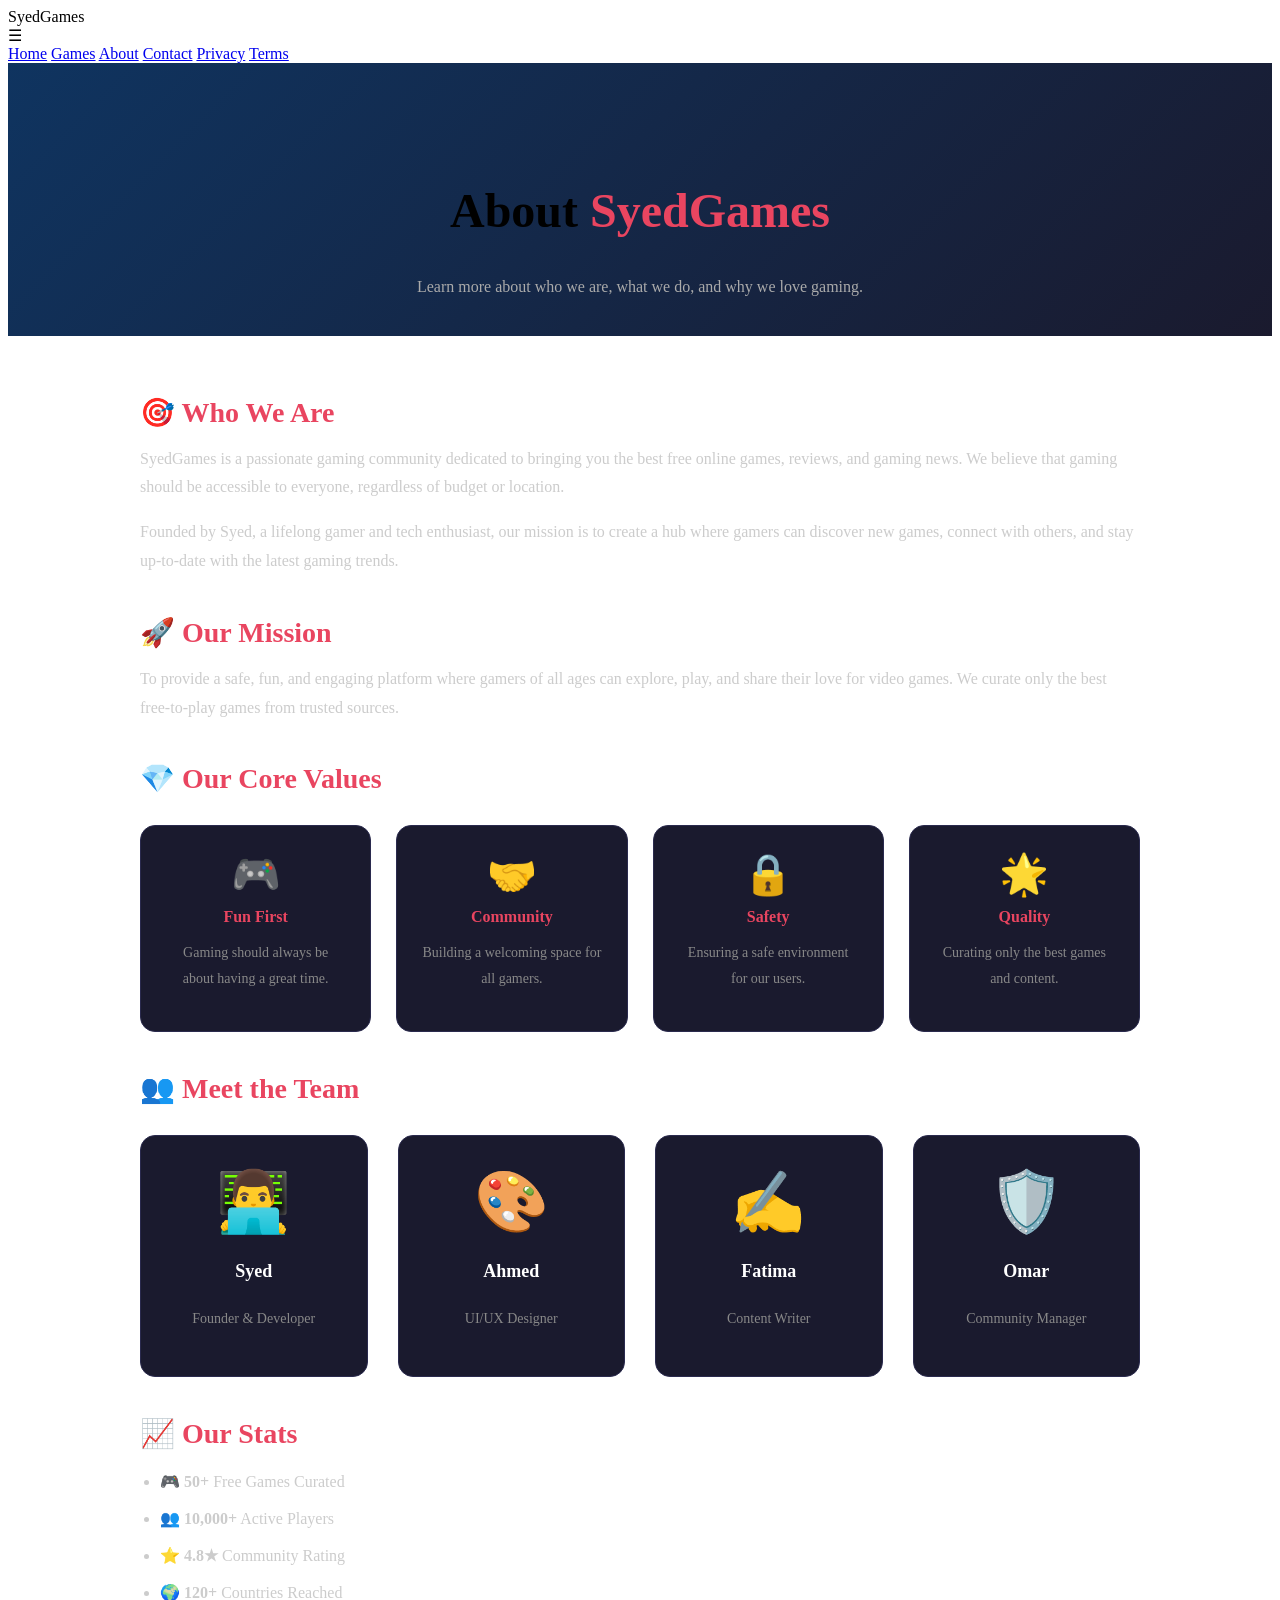
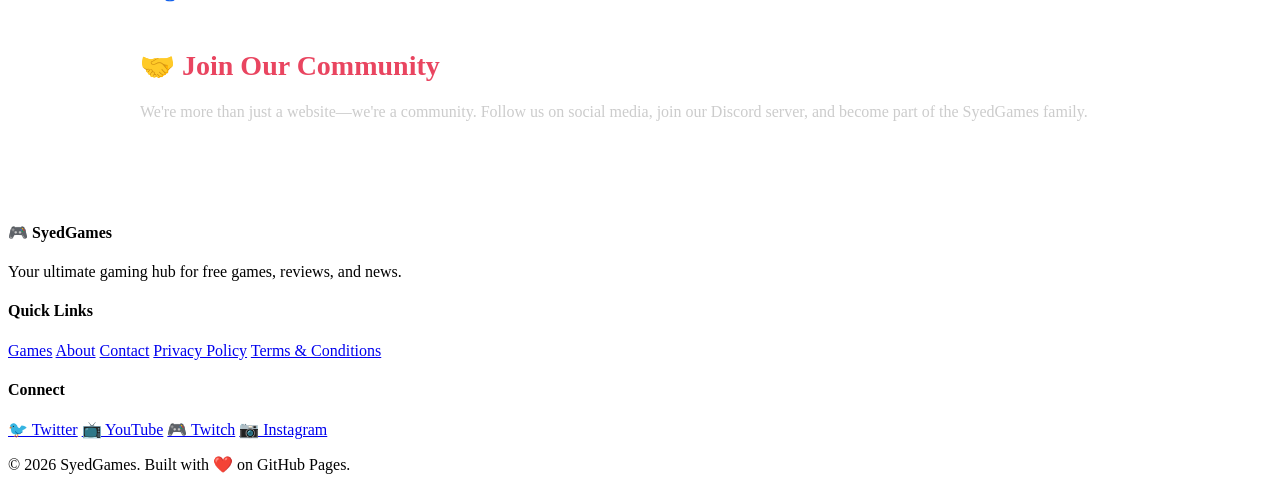
==== about.html @ daa2b874 "Add about.html with content and styling" ====
<!DOCTYPE html>
<html lang="en">
<head>
    <meta charset="UTF-8">
    <meta name="viewport" content="width=device-width, initial-scale=1.0">
    <title>About Us - SyedGames</title>
    <link rel="stylesheet" href="style.css">
    <style>
        .about-hero {
            text-align: center;
            padding: 80px 20px 40px;
            background: linear-gradient(135deg, #0f3460, #1a1a2e);
        }
        .about-hero h1 {
            font-size: 48px;
        }
        .about-hero h1 span {
            color: #e94560;
        }
        .about-hero p {
            color: #aaa;
            max-width: 600px;
            margin: 10px auto 0;
        }
        .about-content {
            max-width: 1000px;
            margin: 0 auto;
            padding: 60px 40px;
        }
        .about-content h2 {
            color: #e94560;
            margin: 40px 0 15px;
            font-size: 28px;
        }
        .about-content h2:first-child {
            margin-top: 0;
        }
        .about-content p {
            color: #ccc;
            line-height: 1.8;
            margin-bottom: 15px;
            font-size: 16px;
        }
        .about-content ul {
            color: #ccc;
            padding-left: 20px;
            line-height: 2;
        }
        .about-content ul li {
            margin-bottom: 5px;
        }
        .team-grid {
            display: grid;
            grid-template-columns: repeat(auto-fit, minmax(200px, 1fr));
            gap: 30px;
            margin-top: 30px;
        }
        .team-member {
            text-align: center;
            background: #1a1a2e;
            padding: 30px 20px;
            border-radius: 15px;
            border: 1px solid #2a2a4e;
            transition: transform 0.3s;
        }
        .team-member:hover {
            transform: translateY(-5px);
            border-color: #e94560;
        }
        .team-member .avatar {
            font-size: 60px;
            margin-bottom: 10px;
        }
        .team-member h4 {
            color: #fff;
            font-size: 18px;
        }
        .team-member p {
            color: #888;
            font-size: 14px;
        }
        .values-grid {
            display: grid;
            grid-template-columns: repeat(auto-fit, minmax(220px, 1fr));
            gap: 25px;
            margin: 30px 0;
        }
        .value-item {
            background: #1a1a2e;
            padding: 25px;
            border-radius: 15px;
            text-align: center;
            border: 1px solid #2a2a4e;
        }
        .value-item .icon {
            font-size: 40px;
        }
        .value-item h4 {
            color: #e94560;
            margin: 10px 0;
        }
        .value-item p {
            color: #888;
            font-size: 14px;
        }
    </style>
</head>
<body>

    <header>
        <div class="logo">Syed<span>Games</span></div>
        <div class="menu-toggle" onclick="toggleMenu()">☰</div>
        <nav id="mainNav">
            <a href="index.html">Home</a>
            <a href="games.html">Games</a>
            <a href="about.html" class="active">About</a>
            <a href="contact.html">Contact</a>
            <a href="privacy.html">Privacy</a>
            <a href="terms.html">Terms</a>
        </nav>
    </header>

    <section class="about-hero">
        <h1>About <span>SyedGames</span></h1>
        <p>Learn more about who we are, what we do, and why we love gaming.</p>
    </section>

    <div class="about-content">
        <h2>🎯 Who We Are</h2>
        <p>SyedGames is a passionate gaming community dedicated to bringing you the best free online games, reviews, and gaming news. We believe that gaming should be accessible to everyone, regardless of budget or location.</p>
        <p>Founded by Syed, a lifelong gamer and tech enthusiast, our mission is to create a hub where gamers can discover new games, connect with others, and stay up-to-date with the latest gaming trends.</p>

        <h2>🚀 Our Mission</h2>
        <p>To provide a safe, fun, and engaging platform where gamers of all ages can explore, play, and share their love for video games. We curate only the best free-to-play games from trusted sources.</p>

        <h2>💎 Our Core Values</h2>
        <div class="values-grid">
            <div class="value-item">
                <div class="icon">🎮</div>
                <h4>Fun First</h4>
                <p>Gaming should always be about having a great time.</p>
            </div>
            <div class="value-item">
                <div class="icon">🤝</div>
                <h4>Community</h4>
                <p>Building a welcoming space for all gamers.</p>
            </div>
            <div class="value-item">
                <div class="icon">🔒</div>
                <h4>Safety</h4>
                <p>Ensuring a safe environment for our users.</p>
            </div>
            <div class="value-item">
                <div class="icon">🌟</div>
                <h4>Quality</h4>
                <p>Curating only the best games and content.</p>
            </div>
        </div>

        <h2>👥 Meet the Team</h2>
        <div class="team-grid">
            <div class="team-member">
                <div class="avatar">👨‍💻</div>
                <h4>Syed</h4>
                <p>Founder & Developer</p>
            </div>
            <div class="team-member">
                <div class="avatar">🎨</div>
                <h4>Ahmed</h4>
                <p>UI/UX Designer</p>
            </div>
            <div class="team-member">
                <div class="avatar">✍️</div>
                <h4>Fatima</h4>
                <p>Content Writer</p>
            </div>
            <div class="team-member">
                <div class="avatar">🛡️</div>
                <h4>Omar</h4>
                <p>Community Manager</p>
            </div>
        </div>

        <h2>📈 Our Stats</h2>
        <ul>
            <li>🎮 <strong>50+</strong> Free Games Curated</li>
            <li>👥 <strong>10,000+</strong> Active Players</li>
            <li>⭐ <strong>4.8★</strong> Community Rating</li>
            <li>🌍 <strong>120+</strong> Countries Reached</li>
        </ul>

        <h2>🤝 Join Our Community</h2>
        <p>We're more than just a website—we're a community. Follow us on social media, join our Discord server, and become part of the SyedGames family.</p>
    </div>

    <footer>
        <div class="footer-content">
            <div>
                <h4>🎮 SyedGames</h4>
                <p>Your ultimate gaming hub for free games, reviews, and news.</p>
            </div>
            <div>
                <h4>Quick Links</h4>
                <a href="games.html">Games</a>
                <a href="about.html">About</a>
                <a href="contact.html">Contact</a>
                <a href="privacy.html">Privacy Policy</a>
                <a href="terms.html">Terms & Conditions</a>
            </div>
            <div>
                <h4>Connect</h4>
                <a href="#">🐦 Twitter</a>
                <a href="#">📺 YouTube</a>
                <a href="#">🎮 Twitch</a>
                <a href="#">📷 Instagram</a>
            </div>
        </div>
        <div class="footer-bottom">
            <p>&copy; 2026 SyedGames. Built with ❤️ on GitHub Pages.</p>
        </div>
    </footer>

    <script>
        function toggleMenu() {
            document.getElementById('mainNav').classList.toggle('open');
        }
    </script>
</body>
</html>
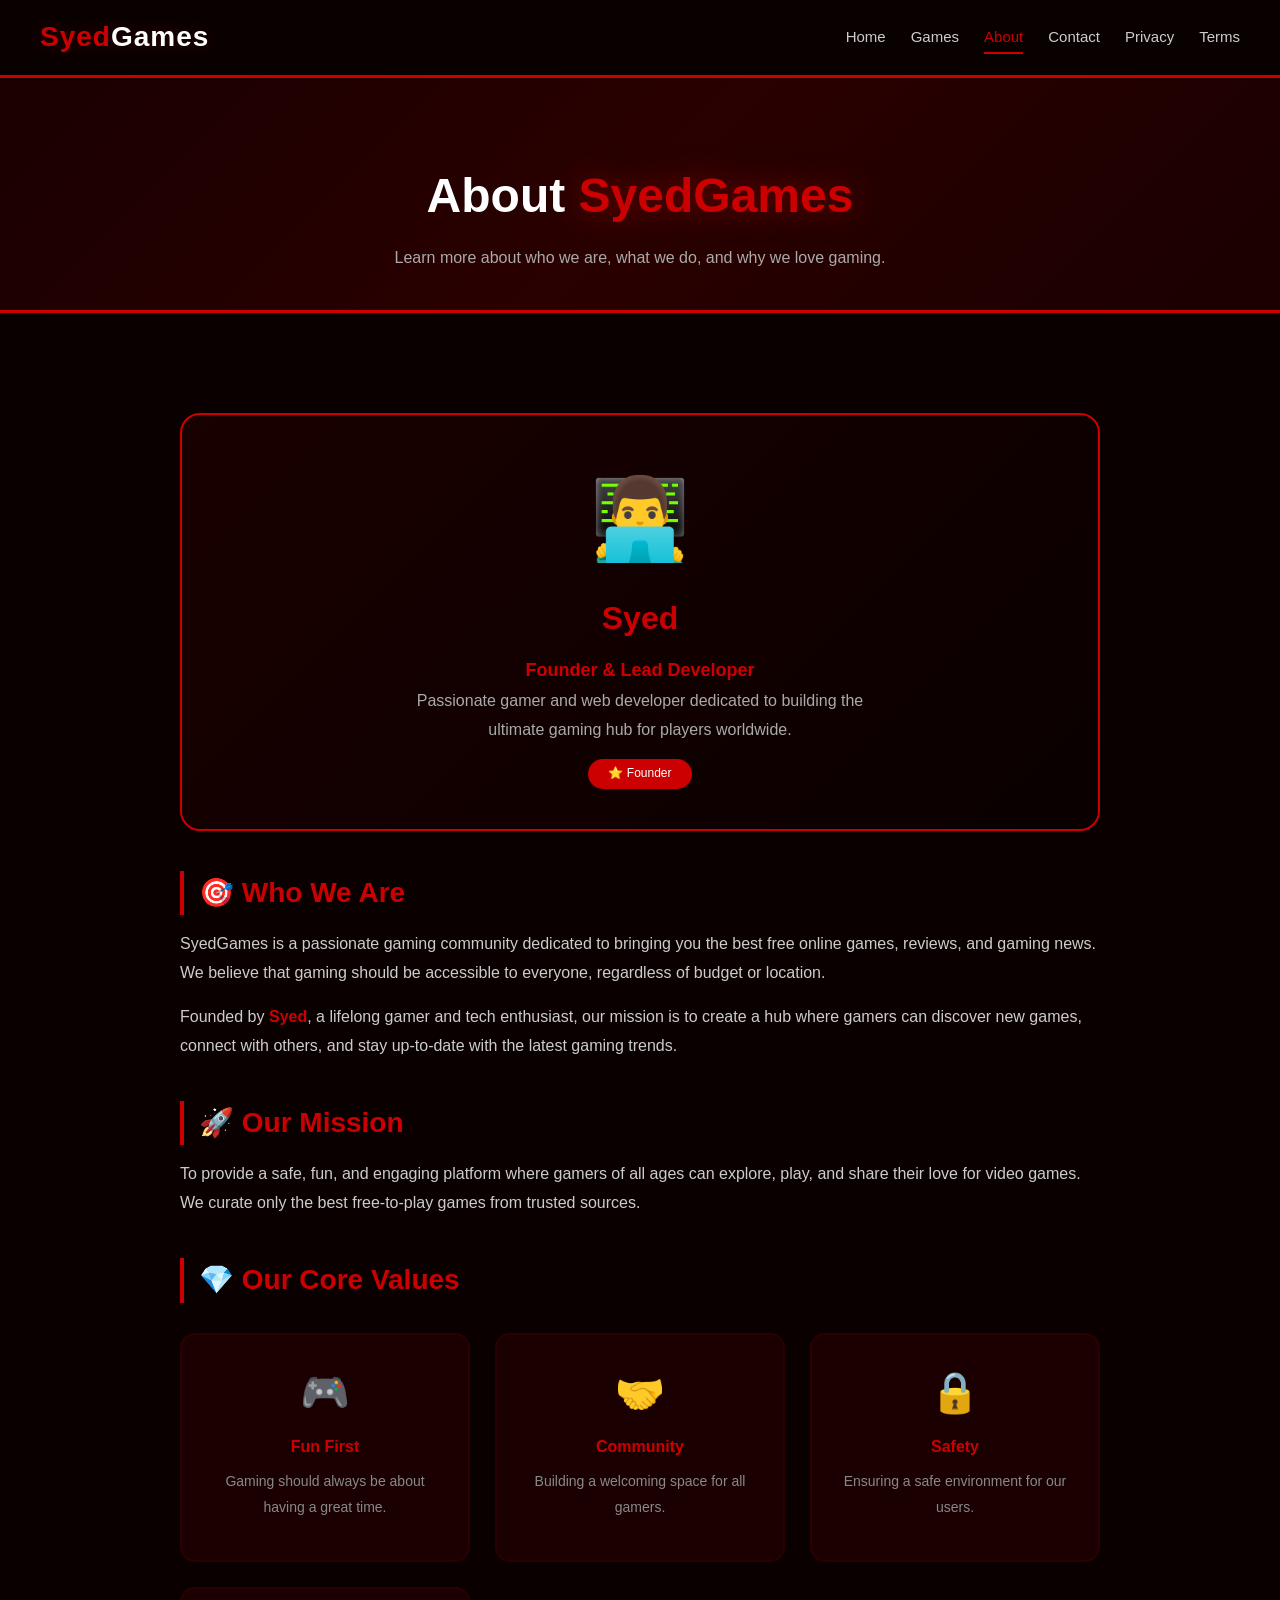
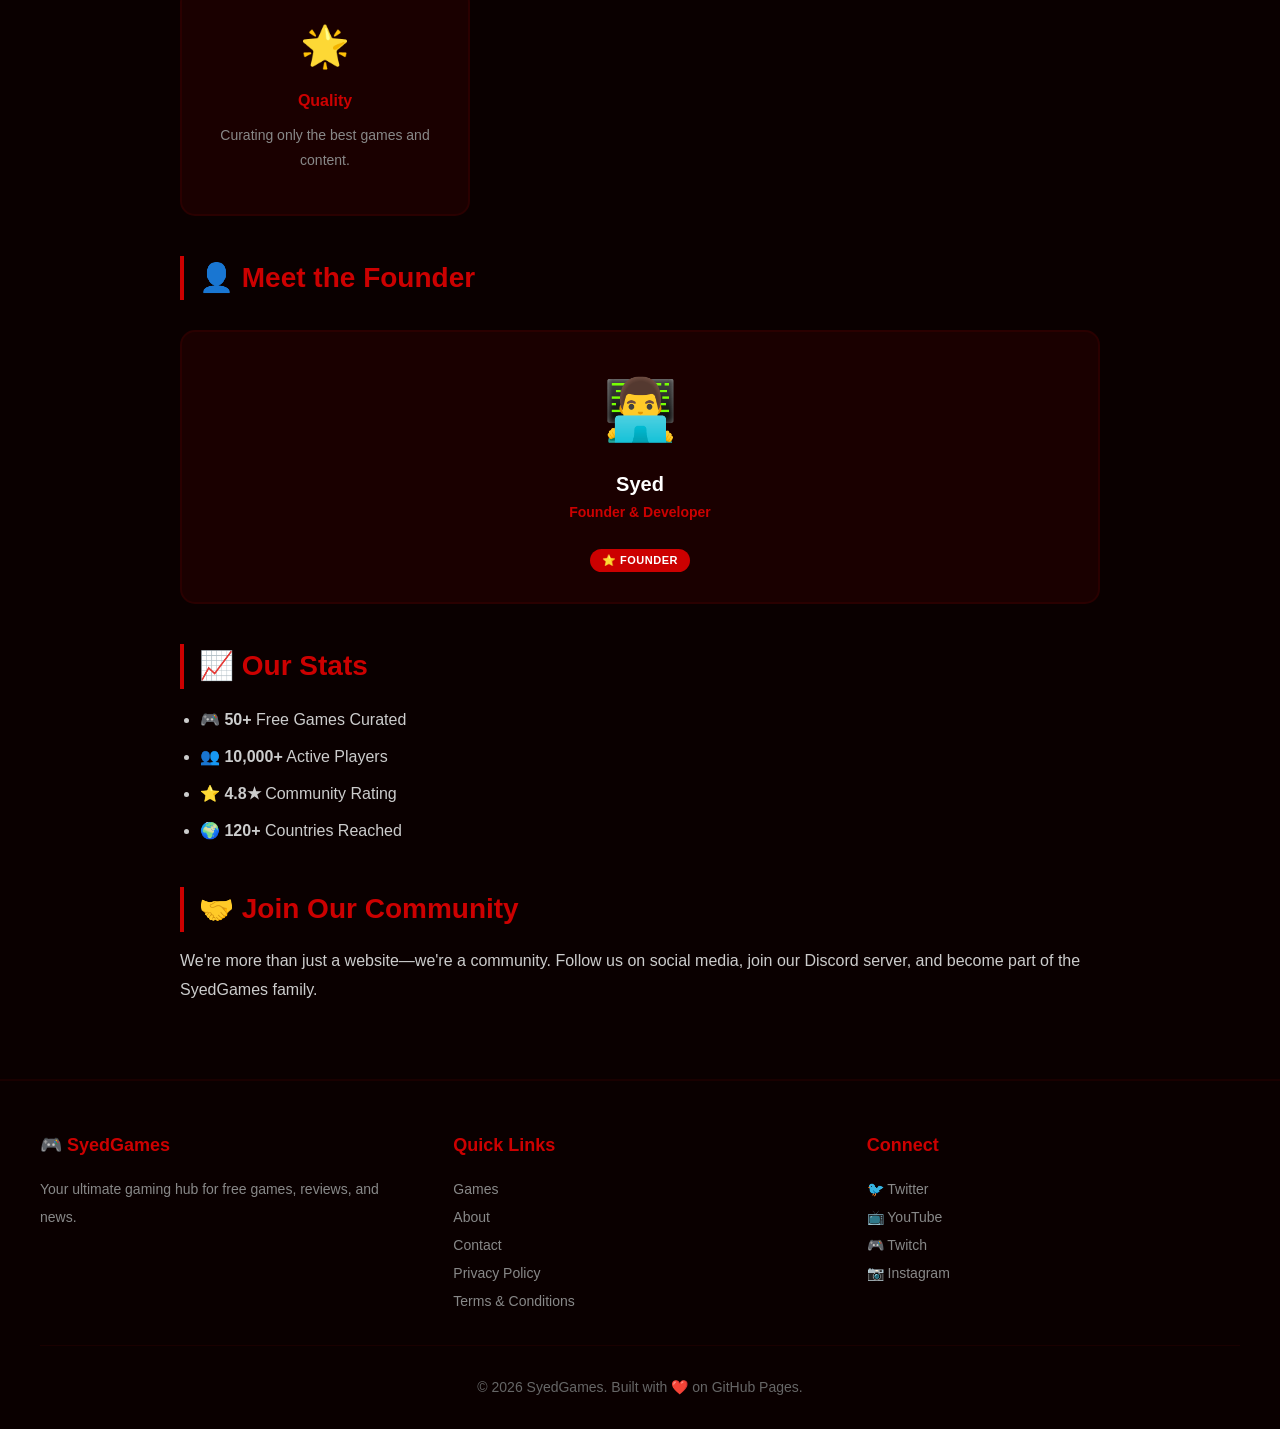
==== commit 8515b6b5: "Revamp about.html with new styles and founder spotlight Updated styles and content in the about page" ====
--- a/about.html
+++ b/about.html
@@ -9,13 +9,15 @@
         .about-hero {
             text-align: center;
             padding: 80px 20px 40px;
-            background: linear-gradient(135deg, #0f3460, #1a1a2e);
+            background: linear-gradient(135deg, #1a0000, #2a0000, #1a0000);
+            border-bottom: 3px solid #cc0000;
         }
         .about-hero h1 {
             font-size: 48px;
         }
         .about-hero h1 span {
-            color: #e94560;
+            color: #cc0000;
+            text-shadow: 0 0 30px rgba(204, 0, 0, 0.5);
         }
         .about-hero p {
             color: #aaa;
@@ -28,9 +30,11 @@
             padding: 60px 40px;
         }
         .about-content h2 {
-            color: #e94560;
+            color: #cc0000;
             margin: 40px 0 15px;
             font-size: 28px;
+            border-left: 4px solid #cc0000;
+            padding-left: 15px;
         }
         .about-content h2:first-child {
             margin-top: 0;
@@ -57,15 +61,16 @@
         }
         .team-member {
             text-align: center;
-            background: #1a1a2e;
+            background: #1a0000;
             padding: 30px 20px;
             border-radius: 15px;
-            border: 1px solid #2a2a4e;
-            transition: transform 0.3s;
+            border: 2px solid #2a0000;
+            transition: all 0.4s ease;
         }
         .team-member:hover {
-            transform: translateY(-5px);
-            border-color: #e94560;
+            transform: translateY(-8px);
+            border-color: #cc0000;
+            box-shadow: 0 10px 40px rgba(204, 0, 0, 0.2);
         }
         .team-member .avatar {
             font-size: 60px;
@@ -73,11 +78,24 @@
         }
         .team-member h4 {
             color: #fff;
-            font-size: 18px;
+            font-size: 20px;
         }
         .team-member p {
-            color: #888;
+            color: #cc0000;
             font-size: 14px;
+            font-weight: 600;
+        }
+        .team-member .badge-founder {
+            display: inline-block;
+            background: #cc0000;
+            color: #fff;
+            font-size: 11px;
+            padding: 3px 12px;
+            border-radius: 20px;
+            margin-top: 8px;
+            font-weight: 600;
+            text-transform: uppercase;
+            letter-spacing: 0.5px;
         }
         .values-grid {
             display: grid;
@@ -86,22 +104,63 @@
             margin: 30px 0;
         }
         .value-item {
-            background: #1a1a2e;
+            background: #1a0000;
             padding: 25px;
             border-radius: 15px;
             text-align: center;
-            border: 1px solid #2a2a4e;
+            border: 2px solid #2a0000;
+            transition: border-color 0.3s;
+        }
+        .value-item:hover {
+            border-color: #cc0000;
         }
         .value-item .icon {
             font-size: 40px;
         }
         .value-item h4 {
-            color: #e94560;
+            color: #cc0000;
             margin: 10px 0;
         }
         .value-item p {
             color: #888;
             font-size: 14px;
+        }
+        .founder-section {
+            background: linear-gradient(135deg, #1a0000, #0a0000);
+            border: 2px solid #cc0000;
+            border-radius: 20px;
+            padding: 40px;
+            margin: 40px 0;
+            text-align: center;
+        }
+        .founder-section .avatar {
+            font-size: 80px;
+        }
+        .founder-section h3 {
+            color: #cc0000;
+            font-size: 32px;
+            margin: 10px 0;
+        }
+        .founder-section p {
+            color: #aaa;
+            max-width: 500px;
+            margin: 0 auto;
+        }
+        .founder-section .title {
+            color: #cc0000;
+            font-weight: 600;
+            font-size: 18px;
+        }
+        @media (max-width: 768px) {
+            .about-content {
+                padding: 30px 20px;
+            }
+            .founder-section {
+                padding: 25px;
+            }
+            .founder-section h3 {
+                font-size: 24px;
+            }
         }
     </style>
 </head>
@@ -126,9 +185,19 @@
     </section>
 
     <div class="about-content">
+
+        <!-- Founder Spotlight -->
+        <div class="founder-section">
+            <div class="avatar">👨‍💻</div>
+            <h3>Syed</h3>
+            <p class="title">Founder & Lead Developer</p>
+            <p>Passionate gamer and web developer dedicated to building the ultimate gaming hub for players worldwide.</p>
+            <span class="badge-founder" style="display:inline-block; background:#cc0000; color:#fff; font-size:12px; padding:5px 20px; border-radius:20px; margin-top:15px;">⭐ Founder</span>
+        </div>
+
         <h2>🎯 Who We Are</h2>
         <p>SyedGames is a passionate gaming community dedicated to bringing you the best free online games, reviews, and gaming news. We believe that gaming should be accessible to everyone, regardless of budget or location.</p>
-        <p>Founded by Syed, a lifelong gamer and tech enthusiast, our mission is to create a hub where gamers can discover new games, connect with others, and stay up-to-date with the latest gaming trends.</p>
+        <p>Founded by <strong style="color:#cc0000;">Syed</strong>, a lifelong gamer and tech enthusiast, our mission is to create a hub where gamers can discover new games, connect with others, and stay up-to-date with the latest gaming trends.</p>
 
         <h2>🚀 Our Mission</h2>
         <p>To provide a safe, fun, and engaging platform where gamers of all ages can explore, play, and share their love for video games. We curate only the best free-to-play games from trusted sources.</p>
@@ -157,27 +226,13 @@
             </div>
         </div>
 
-        <h2>👥 Meet the Team</h2>
+        <h2>👤 Meet the Founder</h2>
         <div class="team-grid">
             <div class="team-member">
                 <div class="avatar">👨‍💻</div>
                 <h4>Syed</h4>
                 <p>Founder & Developer</p>
-            </div>
-            <div class="team-member">
-                <div class="avatar">🎨</div>
-                <h4>Ahmed</h4>
-                <p>UI/UX Designer</p>
-            </div>
-            <div class="team-member">
-                <div class="avatar">✍️</div>
-                <h4>Fatima</h4>
-                <p>Content Writer</p>
-            </div>
-            <div class="team-member">
-                <div class="avatar">🛡️</div>
-                <h4>Omar</h4>
-                <p>Community Manager</p>
+                <span class="badge-founder">⭐ Founder</span>
             </div>
         </div>
 
--- a/style.css
+++ b/style.css
@@ -0,0 +1,456 @@
+/* ===== RESET ===== */
+* {
+    margin: 0;
+    padding: 0;
+    box-sizing: border-box;
+}
+html {
+    scroll-behavior: smooth;
+}
+body {
+    font-family: 'Segoe UI', Tahoma, Geneva, Verdana, sans-serif;
+    background: #0a0000;
+    color: #fff;
+    line-height: 1.6;
+}
+a {
+    text-decoration: none;
+    color: inherit;
+}
+
+/* ===== SCROLLBAR ===== */
+::-webkit-scrollbar {
+    width: 10px;
+}
+::-webkit-scrollbar-track {
+    background: #1a0000;
+}
+::-webkit-scrollbar-thumb {
+    background: #cc0000;
+    border-radius: 10px;
+}
+::-webkit-scrollbar-thumb:hover {
+    background: #990000;
+}
+
+/* ===== HEADER ===== */
+header {
+    background: rgba(10, 0, 0, 0.95);
+    padding: 15px 40px;
+    display: flex;
+    justify-content: space-between;
+    align-items: center;
+    border-bottom: 3px solid #cc0000;
+    position: sticky;
+    top: 0;
+    z-index: 1000;
+    backdrop-filter: blur(10px);
+}
+.logo {
+    font-size: 28px;
+    font-weight: bold;
+    color: #cc0000;
+    letter-spacing: 1px;
+    text-shadow: 0 0 20px rgba(204, 0, 0, 0.3);
+}
+.logo span {
+    color: #fff;
+}
+.logo:hover {
+    transform: scale(1.02);
+    transition: 0.3s;
+}
+nav {
+    display: flex;
+    align-items: center;
+    gap: 25px;
+    flex-wrap: wrap;
+}
+nav a {
+    color: #ccc;
+    font-size: 15px;
+    font-weight: 500;
+    transition: color 0.3s;
+    position: relative;
+}
+nav a::after {
+    content: '';
+    position: absolute;
+    bottom: -5px;
+    left: 0;
+    width: 0;
+    height: 2px;
+    background: #cc0000;
+    transition: width 0.3s;
+}
+nav a:hover {
+    color: #fff;
+}
+nav a:hover::after {
+    width: 100%;
+}
+nav a.active {
+    color: #cc0000;
+}
+nav a.active::after {
+    width: 100%;
+}
+.menu-toggle {
+    display: none;
+    font-size: 28px;
+    color: #fff;
+    cursor: pointer;
+}
+
+/* ===== HERO ===== */
+.hero {
+    text-align: center;
+    padding: 120px 20px 80px;
+    background: linear-gradient(135deg, #1a0000, #0a0000, #1a0000);
+    position: relative;
+    overflow: hidden;
+}
+.hero::before {
+    content: '';
+    position: absolute;
+    top: -50%;
+    left: -50%;
+    width: 200%;
+    height: 200%;
+    background: radial-gradient(circle, rgba(204, 0, 0, 0.08) 0%, transparent 70%);
+    animation: rotate 30s linear infinite;
+}
+@keyframes rotate {
+    0% { transform: rotate(0deg); }
+    100% { transform: rotate(360deg); }
+}
+.hero h1 {
+    font-size: 60px;
+    margin-bottom: 20px;
+    position: relative;
+    z-index: 1;
+}
+.hero h1 span {
+    color: #cc0000;
+    text-shadow: 0 0 40px rgba(204, 0, 0, 0.4);
+}
+.hero p {
+    font-size: 20px;
+    color: #aaa;
+    max-width: 600px;
+    margin: 0 auto 35px;
+    position: relative;
+    z-index: 1;
+}
+.hero .btn {
+    background: #cc0000;
+    color: #fff;
+    padding: 16px 50px;
+    border: none;
+    border-radius: 50px;
+    font-size: 18px;
+    font-weight: 600;
+    cursor: pointer;
+    transition: all 0.3s;
+    display: inline-block;
+    position: relative;
+    z-index: 1;
+    box-shadow: 0 0 40px rgba(204, 0, 0, 0.3);
+}
+.hero .btn:hover {
+    background: #990000;
+    transform: translateY(-3px);
+    box-shadow: 0 10px 50px rgba(204, 0, 0, 0.5);
+}
+.hero-stats {
+    display: flex;
+    justify-content: center;
+    gap: 60px;
+    margin-top: 50px;
+    position: relative;
+    z-index: 1;
+}
+.hero-stats div {
+    text-align: center;
+}
+.hero-stats .number {
+    font-size: 36px;
+    font-weight: bold;
+    color: #cc0000;
+}
+.hero-stats .label {
+    font-size: 14px;
+    color: #888;
+}
+
+/* ===== SECTION TITLES ===== */
+.section-title {
+    text-align: center;
+    font-size: 38px;
+    margin: 60px 0 15px;
+    color: #fff;
+}
+.section-title span {
+    color: #cc0000;
+    text-shadow: 0 0 20px rgba(204, 0, 0, 0.3);
+}
+.section-subtitle {
+    text-align: center;
+    color: #888;
+    margin-bottom: 40px;
+    font-size: 17px;
+}
+
+/* ===== SEARCH ===== */
+.search-container {
+    text-align: center;
+    padding: 20px 20px 10px;
+}
+.search-container input {
+    background: #1a0000;
+    border: 2px solid #2a0000;
+    color: #fff;
+    padding: 14px 25px;
+    border-radius: 50px;
+    width: 100%;
+    max-width: 500px;
+    font-size: 16px;
+    transition: border-color 0.3s, box-shadow 0.3s;
+    outline: none;
+}
+.search-container input:focus {
+    border-color: #cc0000;
+    box-shadow: 0 0 30px rgba(204, 0, 0, 0.1);
+}
+.search-container input::placeholder {
+    color: #666;
+}
+
+/* ===== CATEGORIES ===== */
+.categories {
+    display: flex;
+    justify-content: center;
+    gap: 15px;
+    flex-wrap: wrap;
+    padding: 0 20px 40px;
+}
+.category-btn {
+    background: #1a0000;
+    color: #aaa;
+    padding: 10px 25px;
+    border: 2px solid #2a0000;
+    border-radius: 30px;
+    cursor: pointer;
+    font-size: 14px;
+    font-weight: 500;
+    transition: all 0.3s;
+    font-family: inherit;
+}
+.category-btn:hover,
+.category-btn.active {
+    background: #cc0000;
+    color: #fff;
+    border-color: #cc0000;
+    transform: translateY(-2px);
+    box-shadow: 0 8px 25px rgba(204, 0, 0, 0.3);
+}
+
+/* ===== GAME CARDS ===== */
+.games-grid {
+    display: grid;
+    grid-template-columns: repeat(auto-fit, minmax(280px, 1fr));
+    gap: 30px;
+    padding: 20px 40px 60px;
+    max-width: 1300px;
+    margin: 0 auto;
+}
+.game-card {
+    background: linear-gradient(145deg, #1a0000, #0a0000);
+    border-radius: 20px;
+    padding: 30px 25px;
+    text-align: center;
+    transition: all 0.4s ease;
+    border: 2px solid #2a0000;
+    cursor: pointer;
+    position: relative;
+    overflow: hidden;
+}
+.game-card::before {
+    content: '';
+    position: absolute;
+    top: -50%;
+    left: -50%;
+    width: 200%;
+    height: 200%;
+    background: radial-gradient(circle, rgba(204, 0, 0, 0.05) 0%, transparent 70%);
+    opacity: 0;
+    transition: opacity 0.4s;
+}
+.game-card:hover::before {
+    opacity: 1;
+}
+.game-card:hover {
+    transform: translateY(-12px) scale(1.01);
+    border-color: #cc0000;
+    box-shadow: 0 20px 60px rgba(204, 0, 0, 0.2);
+}
+.game-card .icon {
+    font-size: 60px;
+    margin-bottom: 15px;
+    display: block;
+}
+.game-card h3 {
+    color: #fff;
+    margin-bottom: 8px;
+    font-size: 22px;
+}
+.game-card p {
+    color: #999;
+    font-size: 14px;
+    line-height: 1.6;
+}
+.game-card .badge {
+    display: inline-block;
+    background: #cc0000;
+    color: #fff;
+    font-size: 11px;
+    padding: 4px 14px;
+    border-radius: 20px;
+    font-weight: 600;
+    margin: 10px 0 15px;
+    text-transform: uppercase;
+    letter-spacing: 0.5px;
+}
+.game-card .badge.green {
+    background: #00cc66;
+}
+.game-card .badge.orange {
+    background: #cc8800;
+}
+.game-card .btn-play {
+    background: #cc0000;
+    color: #fff;
+    padding: 12px 35px;
+    border: none;
+    border-radius: 30px;
+    cursor: pointer;
+    font-size: 15px;
+    font-weight: 600;
+    transition: all 0.3s;
+    margin-top: 5px;
+    font-family: inherit;
+}
+.game-card .btn-play:hover {
+    background: #990000;
+    transform: scale(1.05);
+    box-shadow: 0 8px 25px rgba(204, 0, 0, 0.4);
+}
+.game-card .btn-play:active {
+    transform: scale(0.95);
+}
+
+/* ===== FOOTER ===== */
+footer {
+    background: #0a0000;
+    border-top: 2px solid #1a0000;
+    padding: 50px 40px 30px;
+}
+.footer-content {
+    max-width: 1300px;
+    margin: 0 auto;
+    display: grid;
+    grid-template-columns: repeat(auto-fit, minmax(200px, 1fr));
+    gap: 40px;
+}
+.footer-content h4 {
+    color: #cc0000;
+    font-size: 18px;
+    margin-bottom: 15px;
+}
+.footer-content p,
+.footer-content a {
+    color: #888;
+    font-size: 14px;
+    line-height: 2;
+    display: block;
+}
+.footer-content a:hover {
+    color: #cc0000;
+}
+.footer-bottom {
+    text-align: center;
+    padding-top: 30px;
+    margin-top: 30px;
+    border-top: 1px solid #1a0000;
+    color: #666;
+    font-size: 14px;
+}
+.footer-bottom a {
+    color: #cc0000;
+}
+.footer-bottom a:hover {
+    text-decoration: underline;
+}
+
+/* ===== RESPONSIVE ===== */
+@media (max-width: 768px) {
+    header {
+        padding: 12px 20px;
+        flex-wrap: wrap;
+    }
+    .menu-toggle {
+        display: block;
+    }
+    nav {
+        display: none;
+        width: 100%;
+        flex-direction: column;
+        gap: 12px;
+        padding: 15px 0;
+        border-top: 1px solid #1a0000;
+        margin-top: 10px;
+    }
+    nav.open {
+        display: flex;
+    }
+    nav a {
+        font-size: 16px;
+    }
+    .hero {
+        padding: 80px 20px 50px;
+    }
+    .hero h1 {
+        font-size: 34px;
+    }
+    .hero p {
+        font-size: 16px;
+    }
+    .hero-stats {
+        gap: 30px;
+        flex-wrap: wrap;
+    }
+    .hero-stats .number {
+        font-size: 28px;
+    }
+    .games-grid {
+        padding: 10px 15px 40px;
+        grid-template-columns: repeat(auto-fit, minmax(240px, 1fr));
+        gap: 20px;
+    }
+    .section-title {
+        font-size: 28px;
+        margin: 40px 0 10px;
+    }
+    .footer-content {
+        grid-template-columns: 1fr 1fr;
+        gap: 25px;
+    }
+}
+@media (max-width: 480px) {
+    .games-grid {
+        grid-template-columns: 1fr;
+    }
+    .footer-content {
+        grid-template-columns: 1fr;
+    }
+}
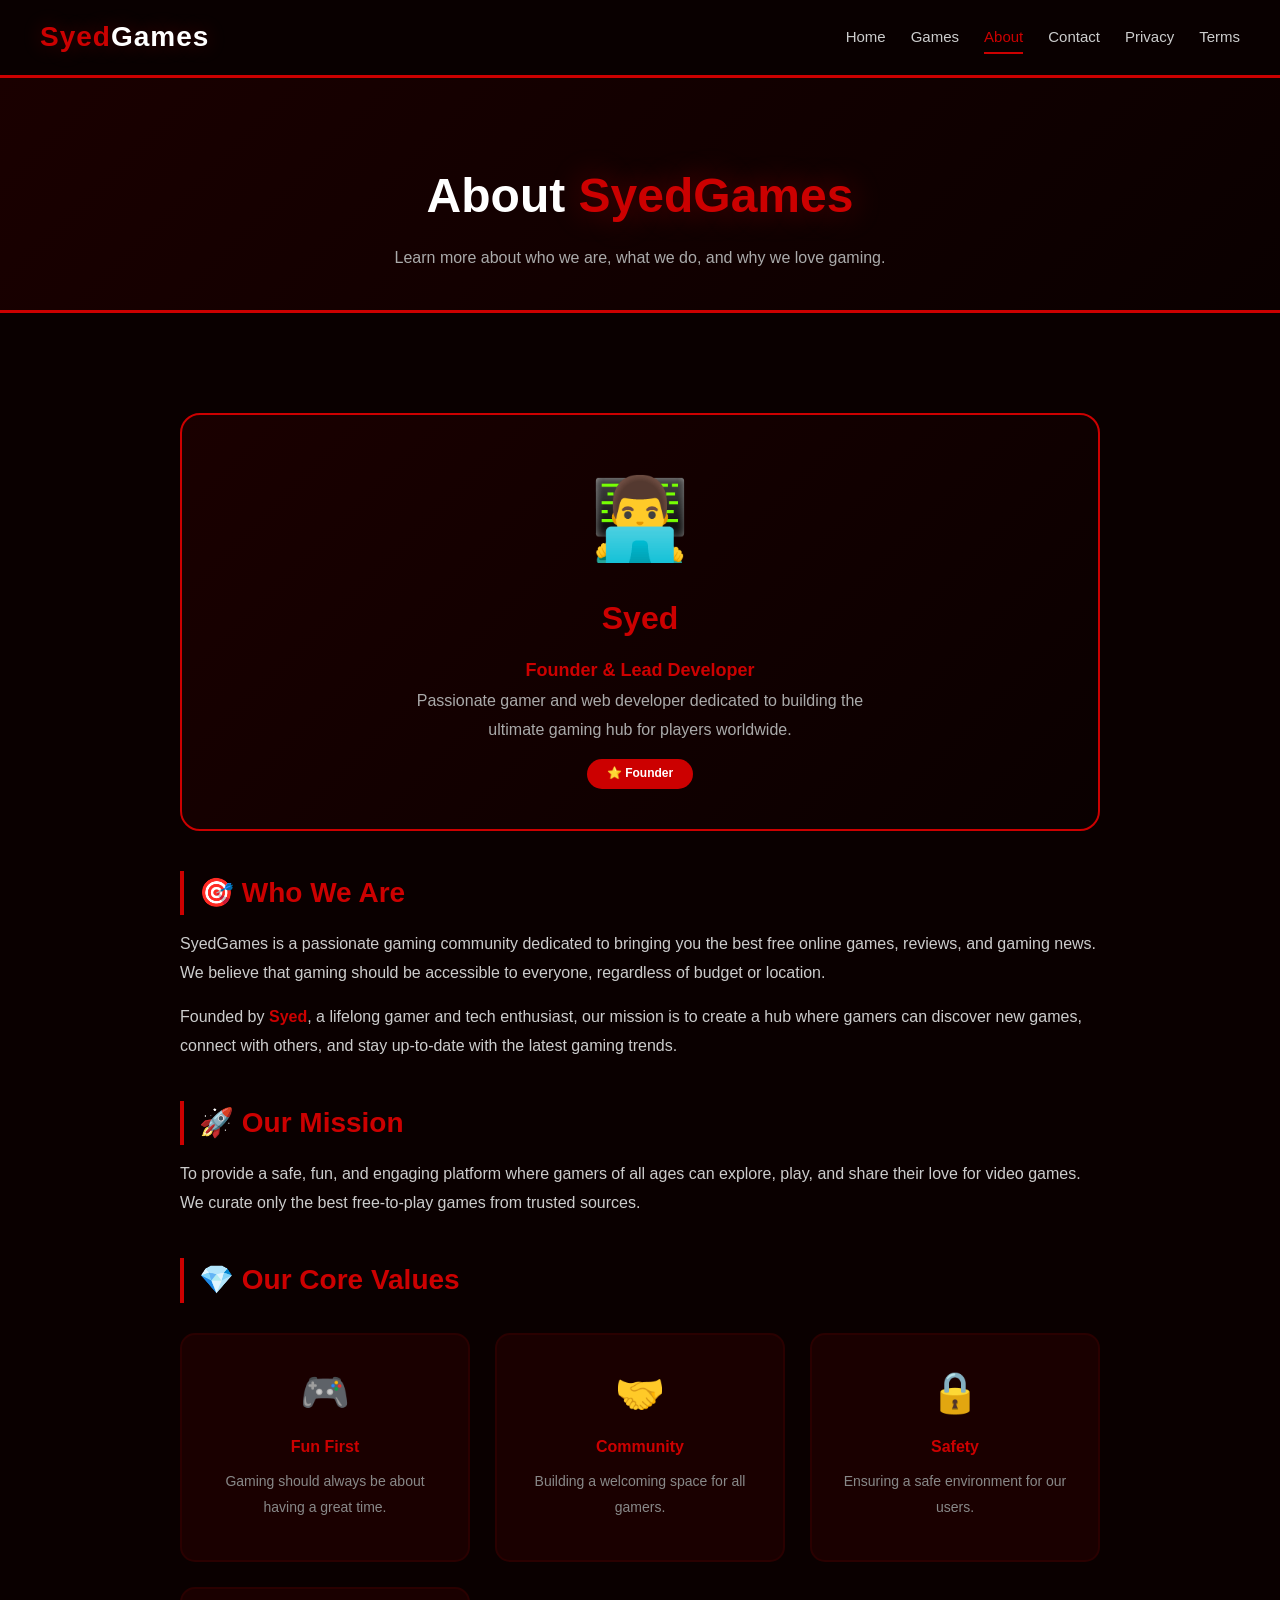
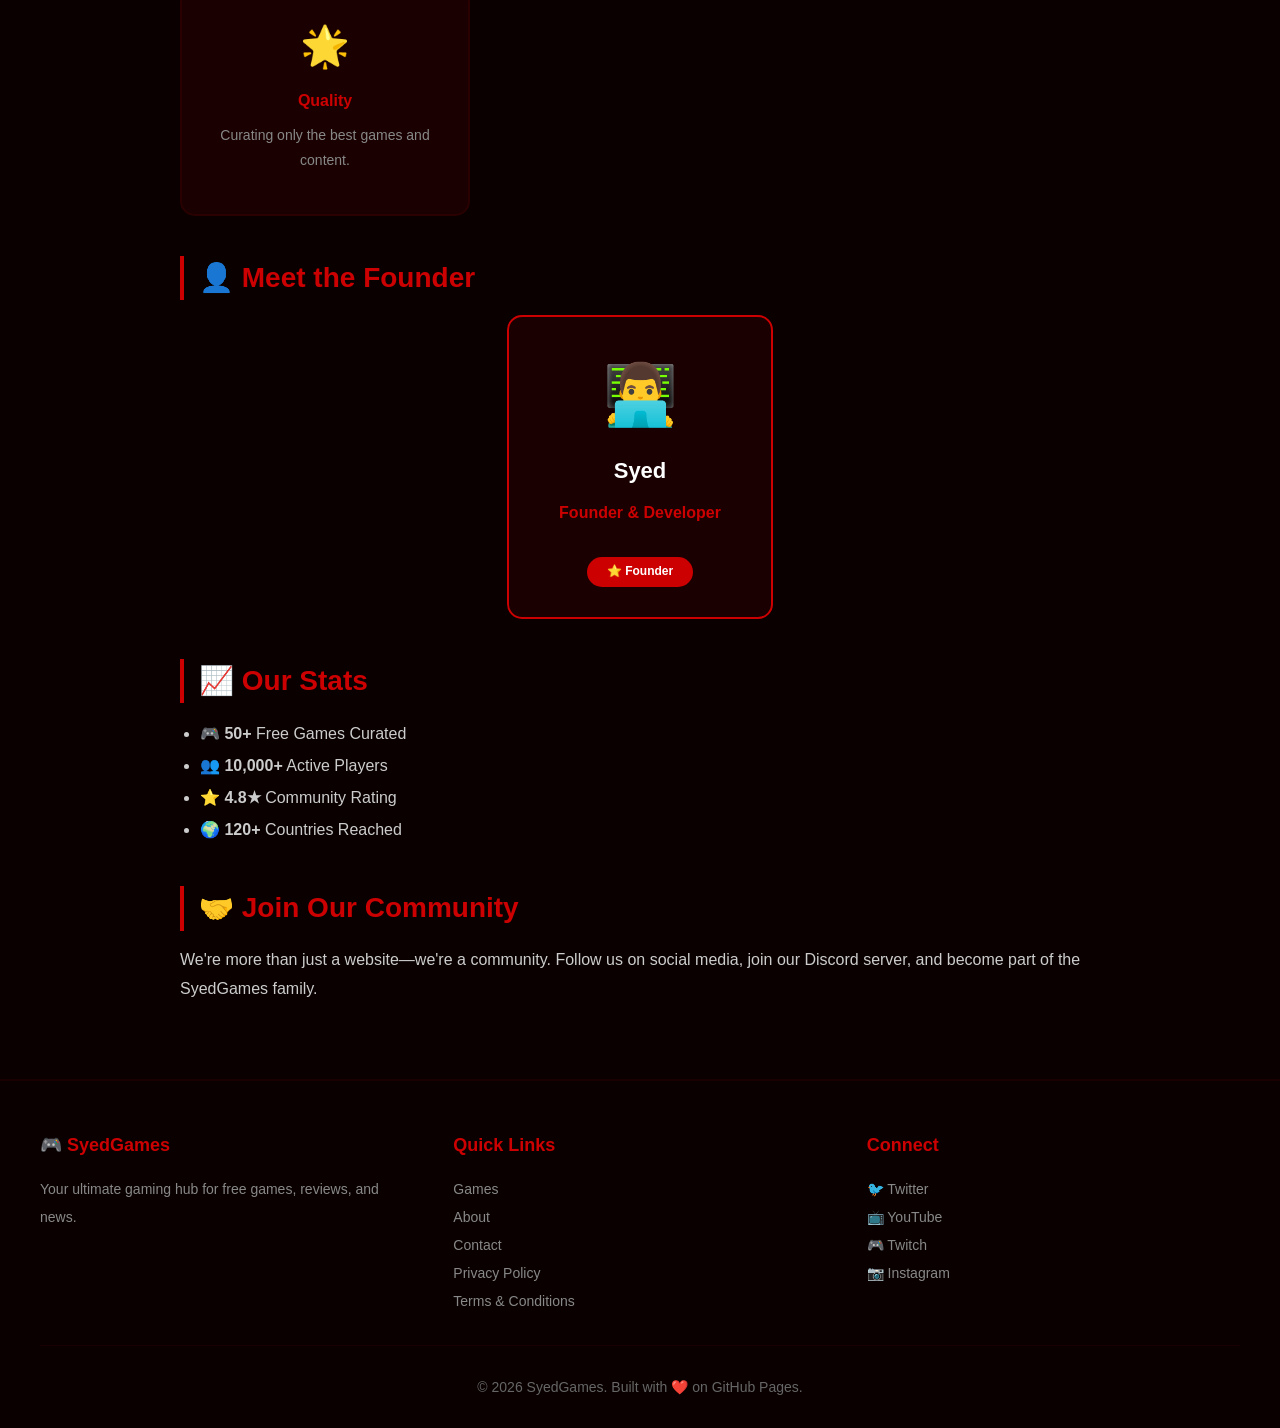
==== commit e7b4ef97: "Refactor about section styles and layout Updated styles for the about section, including background " ====
--- a/about.html
+++ b/about.html
@@ -9,7 +9,7 @@
         .about-hero {
             text-align: center;
             padding: 80px 20px 40px;
-            background: linear-gradient(135deg, #1a0000, #2a0000, #1a0000);
+            background: linear-gradient(135deg, #1a0000, #0a0000);
             border-bottom: 3px solid #cc0000;
         }
         .about-hero h1 {
@@ -17,7 +17,7 @@
         }
         .about-hero h1 span {
             color: #cc0000;
-            text-shadow: 0 0 30px rgba(204, 0, 0, 0.5);
+            text-shadow: 0 0 30px rgba(204, 0, 0, 0.4);
         }
         .about-hero p {
             color: #aaa;
@@ -50,52 +50,41 @@
             padding-left: 20px;
             line-height: 2;
         }
-        .about-content ul li {
-            margin-bottom: 5px;
-        }
-        .team-grid {
-            display: grid;
-            grid-template-columns: repeat(auto-fit, minmax(200px, 1fr));
-            gap: 30px;
-            margin-top: 30px;
-        }
-        .team-member {
+        .founder-section {
+            background: linear-gradient(135deg, #1a0000, #0a0000);
+            border: 2px solid #cc0000;
+            border-radius: 20px;
+            padding: 40px;
+            margin: 40px 0;
             text-align: center;
-            background: #1a0000;
-            padding: 30px 20px;
-            border-radius: 15px;
-            border: 2px solid #2a0000;
-            transition: all 0.4s ease;
-        }
-        .team-member:hover {
-            transform: translateY(-8px);
-            border-color: #cc0000;
-            box-shadow: 0 10px 40px rgba(204, 0, 0, 0.2);
-        }
-        .team-member .avatar {
-            font-size: 60px;
-            margin-bottom: 10px;
-        }
-        .team-member h4 {
-            color: #fff;
-            font-size: 20px;
-        }
-        .team-member p {
-            color: #cc0000;
-            font-size: 14px;
+        }
+        .founder-section .avatar {
+            font-size: 80px;
+        }
+        .founder-section h3 {
+            color: #cc0000;
+            font-size: 32px;
+            margin: 10px 0;
+        }
+        .founder-section p {
+            color: #aaa;
+            max-width: 500px;
+            margin: 0 auto;
+        }
+        .founder-section .title {
+            color: #cc0000;
             font-weight: 600;
-        }
-        .team-member .badge-founder {
+            font-size: 18px;
+        }
+        .badge-founder {
             display: inline-block;
             background: #cc0000;
             color: #fff;
-            font-size: 11px;
-            padding: 3px 12px;
+            font-size: 12px;
+            padding: 5px 20px;
             border-radius: 20px;
-            margin-top: 8px;
+            margin-top: 15px;
             font-weight: 600;
-            text-transform: uppercase;
-            letter-spacing: 0.5px;
         }
         .values-grid {
             display: grid;
@@ -125,41 +114,12 @@
             color: #888;
             font-size: 14px;
         }
-        .founder-section {
-            background: linear-gradient(135deg, #1a0000, #0a0000);
-            border: 2px solid #cc0000;
-            border-radius: 20px;
-            padding: 40px;
-            margin: 40px 0;
-            text-align: center;
-        }
-        .founder-section .avatar {
-            font-size: 80px;
-        }
-        .founder-section h3 {
-            color: #cc0000;
-            font-size: 32px;
-            margin: 10px 0;
-        }
-        .founder-section p {
-            color: #aaa;
-            max-width: 500px;
-            margin: 0 auto;
-        }
-        .founder-section .title {
-            color: #cc0000;
-            font-weight: 600;
-            font-size: 18px;
-        }
         @media (max-width: 768px) {
             .about-content {
                 padding: 30px 20px;
             }
             .founder-section {
                 padding: 25px;
-            }
-            .founder-section h3 {
-                font-size: 24px;
             }
         }
     </style>
@@ -185,14 +145,12 @@
     </section>
 
     <div class="about-content">
-
-        <!-- Founder Spotlight -->
         <div class="founder-section">
             <div class="avatar">👨‍💻</div>
             <h3>Syed</h3>
             <p class="title">Founder & Lead Developer</p>
             <p>Passionate gamer and web developer dedicated to building the ultimate gaming hub for players worldwide.</p>
-            <span class="badge-founder" style="display:inline-block; background:#cc0000; color:#fff; font-size:12px; padding:5px 20px; border-radius:20px; margin-top:15px;">⭐ Founder</span>
+            <span class="badge-founder">⭐ Founder</span>
         </div>
 
         <h2>🎯 Who We Are</h2>
@@ -227,11 +185,11 @@
         </div>
 
         <h2>👤 Meet the Founder</h2>
-        <div class="team-grid">
-            <div class="team-member">
-                <div class="avatar">👨‍💻</div>
-                <h4>Syed</h4>
-                <p>Founder & Developer</p>
+        <div style="display:flex; justify-content:center;">
+            <div style="background:#1a0000; border:2px solid #cc0000; border-radius:15px; padding:30px 50px; text-align:center;">
+                <div style="font-size:60px;">👨‍💻</div>
+                <h4 style="color:#fff; font-size:22px; margin:10px 0;">Syed</h4>
+                <p style="color:#cc0000; font-weight:600;">Founder & Developer</p>
                 <span class="badge-founder">⭐ Founder</span>
             </div>
         </div>
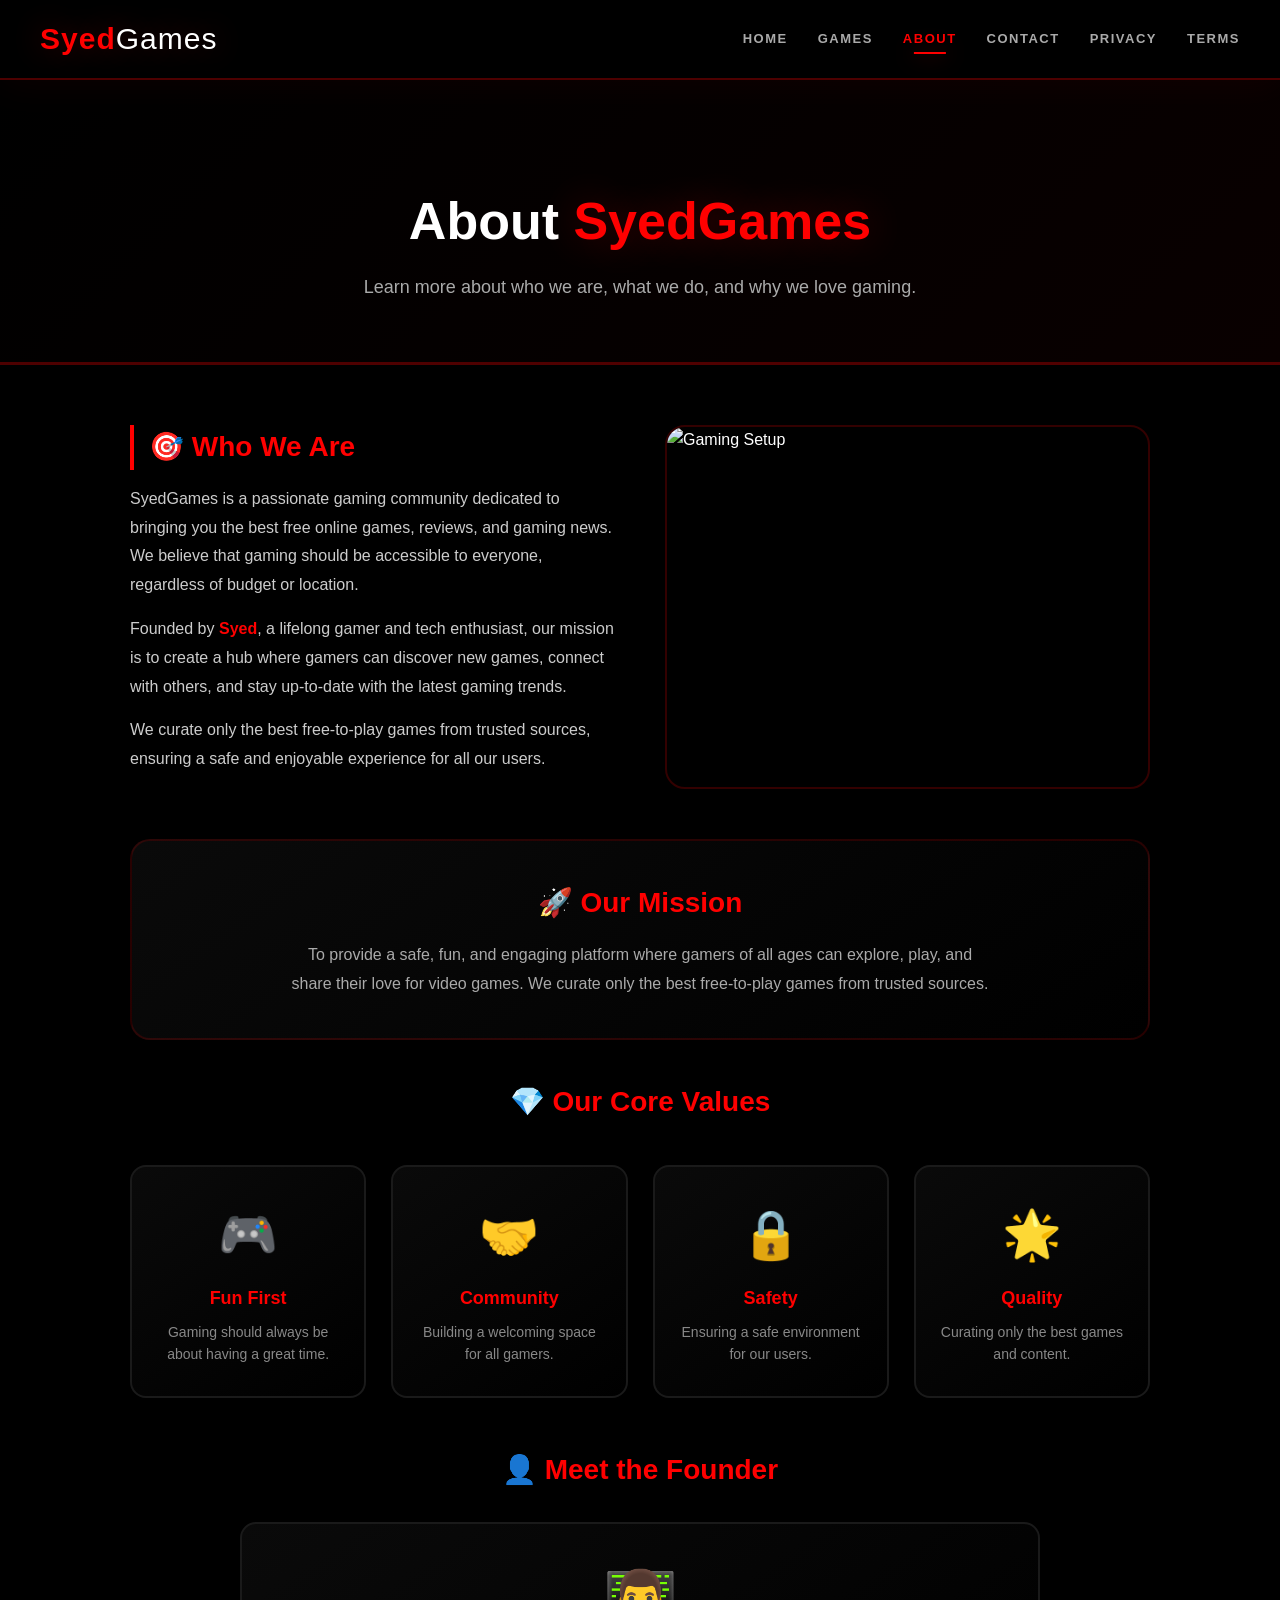
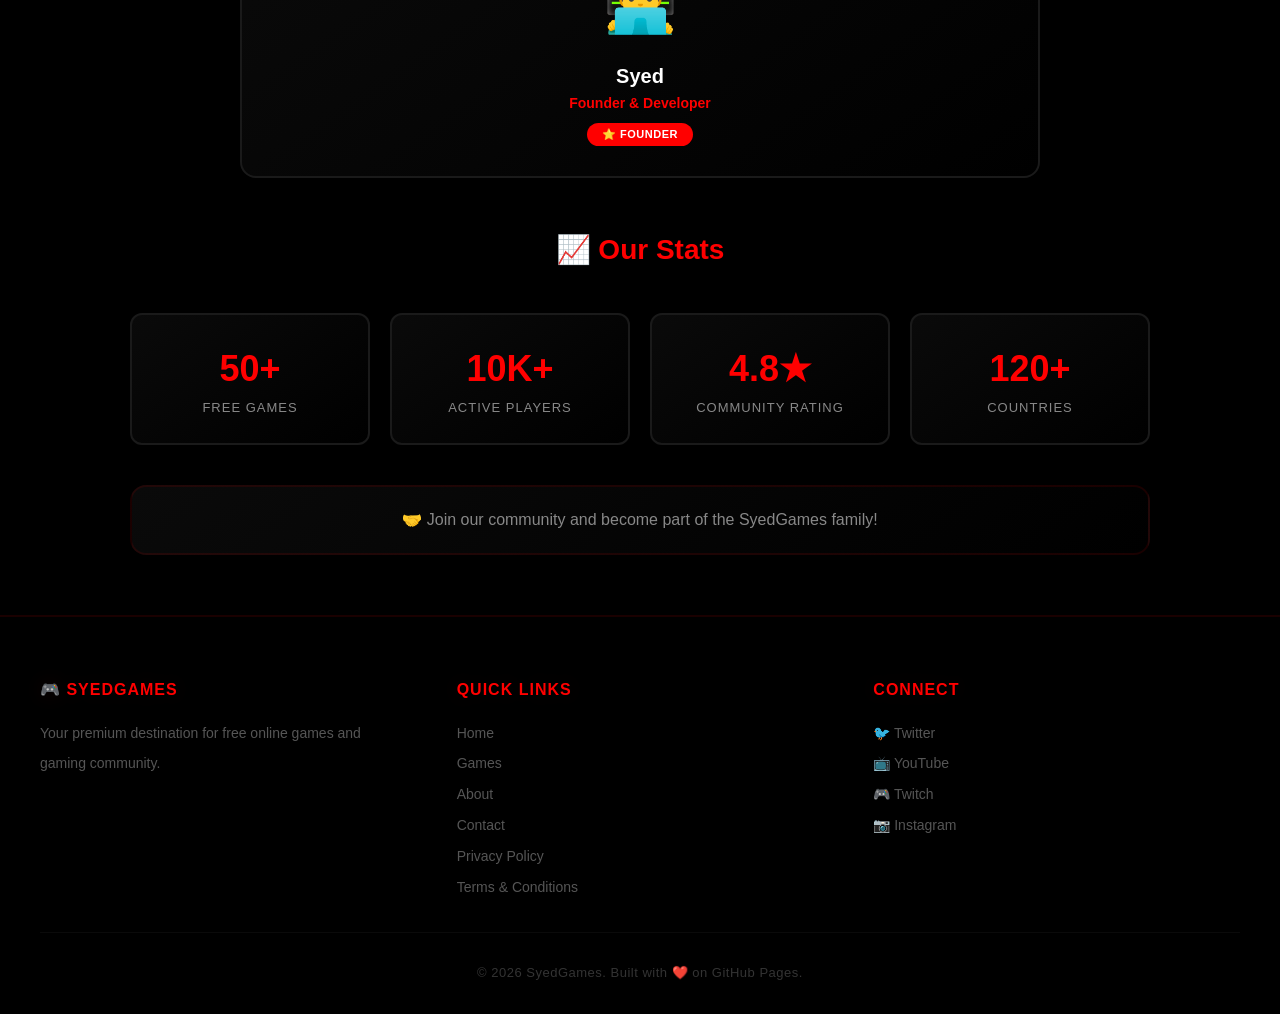
==== commit f4d58818: "Refactor about page styles and structure" ====
--- a/about.html
+++ b/about.html
@@ -6,130 +6,212 @@
     <title>About Us - SyedGames</title>
     <link rel="stylesheet" href="style.css">
     <style>
-        .about-hero {
-            text-align: center;
-            padding: 80px 20px 40px;
-            background: linear-gradient(135deg, #1a0000, #0a0000);
-            border-bottom: 3px solid #cc0000;
-        }
-        .about-hero h1 {
-            font-size: 48px;
-        }
-        .about-hero h1 span {
-            color: #cc0000;
-            text-shadow: 0 0 30px rgba(204, 0, 0, 0.4);
-        }
-        .about-hero p {
+        .page-hero {
+            text-align: center;
+            padding: 100px 20px 60px;
+            background: linear-gradient(135deg, rgba(0,0,0,0.85), rgba(10,0,0,0.9)),
+                        url('https://images.unsplash.com/photo-1542751371-adc38448a05e?w=1920&h=400&fit=crop&crop=center') center/cover no-repeat;
+            border-bottom: 3px solid rgba(255, 0, 0, 0.3);
+            position: relative;
+        }
+        .page-hero h1 {
+            font-size: 52px;
+            font-weight: 900;
+        }
+        .page-hero h1 span {
+            color: #ff0000;
+            text-shadow: 0 0 40px rgba(255, 0, 0, 0.3);
+        }
+        .page-hero p {
             color: #aaa;
             max-width: 600px;
             margin: 10px auto 0;
+            font-size: 18px;
         }
         .about-content {
-            max-width: 1000px;
+            max-width: 1100px;
             margin: 0 auto;
             padding: 60px 40px;
         }
-        .about-content h2 {
-            color: #cc0000;
-            margin: 40px 0 15px;
+        .about-grid {
+            display: grid;
+            grid-template-columns: 1fr 1fr;
+            gap: 50px;
+            margin-bottom: 50px;
+        }
+        .about-text h2 {
+            color: #ff0000;
             font-size: 28px;
-            border-left: 4px solid #cc0000;
+            margin-bottom: 15px;
+            border-left: 4px solid #ff0000;
             padding-left: 15px;
         }
-        .about-content h2:first-child {
-            margin-top: 0;
-        }
-        .about-content p {
+        .about-text p {
             color: #ccc;
             line-height: 1.8;
             margin-bottom: 15px;
             font-size: 16px;
         }
-        .about-content ul {
-            color: #ccc;
-            padding-left: 20px;
-            line-height: 2;
-        }
-        .founder-section {
-            background: linear-gradient(135deg, #1a0000, #0a0000);
-            border: 2px solid #cc0000;
+        .about-image {
+            border-radius: 20px;
+            overflow: hidden;
+            border: 2px solid rgba(255, 0, 0, 0.2);
+        }
+        .about-image img {
+            width: 100%;
+            height: 100%;
+            object-fit: cover;
+            min-height: 300px;
+        }
+        .mission-section {
+            background: linear-gradient(145deg, #0a0a0a, #000000);
+            border: 2px solid rgba(255, 0, 0, 0.15);
             border-radius: 20px;
             padding: 40px;
             margin: 40px 0;
             text-align: center;
         }
-        .founder-section .avatar {
-            font-size: 80px;
-        }
-        .founder-section h3 {
-            color: #cc0000;
-            font-size: 32px;
-            margin: 10px 0;
-        }
-        .founder-section p {
+        .mission-section h2 {
+            color: #ff0000;
+            font-size: 28px;
+            margin-bottom: 15px;
+        }
+        .mission-section p {
             color: #aaa;
-            max-width: 500px;
+            max-width: 700px;
             margin: 0 auto;
-        }
-        .founder-section .title {
-            color: #cc0000;
-            font-weight: 600;
-            font-size: 18px;
-        }
-        .badge-founder {
-            display: inline-block;
-            background: #cc0000;
-            color: #fff;
-            font-size: 12px;
-            padding: 5px 20px;
-            border-radius: 20px;
-            margin-top: 15px;
-            font-weight: 600;
+            line-height: 1.8;
         }
         .values-grid {
             display: grid;
             grid-template-columns: repeat(auto-fit, minmax(220px, 1fr));
             gap: 25px;
-            margin: 30px 0;
-        }
-        .value-item {
-            background: #1a0000;
-            padding: 25px;
-            border-radius: 15px;
-            text-align: center;
-            border: 2px solid #2a0000;
-            transition: border-color 0.3s;
-        }
-        .value-item:hover {
-            border-color: #cc0000;
-        }
-        .value-item .icon {
-            font-size: 40px;
-        }
-        .value-item h4 {
-            color: #cc0000;
-            margin: 10px 0;
-        }
-        .value-item p {
+            margin: 40px 0;
+        }
+        .value-card {
+            background: linear-gradient(145deg, #0a0a0a, #000000);
+            padding: 30px 20px;
+            border-radius: 16px;
+            text-align: center;
+            border: 2px solid #1a1a1a;
+            transition: all 0.3s ease;
+        }
+        .value-card:hover {
+            border-color: #ff0000;
+            transform: translateY(-5px);
+            box-shadow: 0 10px 40px rgba(255, 0, 0, 0.1);
+        }
+        .value-card .icon {
+            font-size: 48px;
+            margin-bottom: 10px;
+            display: block;
+        }
+        .value-card h4 {
+            color: #ff0000;
+            font-size: 18px;
+            margin-bottom: 8px;
+        }
+        .value-card p {
             color: #888;
             font-size: 14px;
+            line-height: 1.6;
+        }
+        .team-section {
+            text-align: center;
+            margin: 50px 0;
+        }
+        .team-section h2 {
+            color: #ff0000;
+            font-size: 28px;
+            margin-bottom: 30px;
+        }
+        .team-grid {
+            display: grid;
+            grid-template-columns: repeat(auto-fit, minmax(200px, 1fr));
+            gap: 30px;
+            max-width: 800px;
+            margin: 0 auto;
+        }
+        .team-member {
+            background: linear-gradient(145deg, #0a0a0a, #000000);
+            padding: 30px 20px;
+            border-radius: 16px;
+            border: 2px solid #1a1a1a;
+            transition: all 0.3s ease;
+        }
+        .team-member:hover {
+            border-color: #ff0000;
+            transform: translateY(-5px);
+        }
+        .team-member .avatar {
+            font-size: 60px;
+            margin-bottom: 10px;
+        }
+        .team-member h4 {
+            color: #fff;
+            font-size: 20px;
+        }
+        .team-member .role {
+            color: #ff0000;
+            font-weight: 600;
+            font-size: 14px;
+        }
+        .team-member .badge-founder {
+            display: inline-block;
+            background: #ff0000;
+            color: #fff;
+            font-size: 11px;
+            padding: 3px 15px;
+            border-radius: 20px;
+            margin-top: 8px;
+            font-weight: 700;
+            text-transform: uppercase;
+            letter-spacing: 0.5px;
+        }
+        .stats-grid {
+            display: grid;
+            grid-template-columns: repeat(auto-fit, minmax(150px, 1fr));
+            gap: 20px;
+            margin: 40px 0;
+        }
+        .stat-box {
+            background: linear-gradient(145deg, #0a0a0a, #000000);
+            padding: 25px;
+            border-radius: 12px;
+            text-align: center;
+            border: 2px solid #1a1a1a;
+        }
+        .stat-box .number {
+            font-size: 36px;
+            font-weight: 900;
+            color: #ff0000;
+        }
+        .stat-box .label {
+            color: #888;
+            font-size: 13px;
+            text-transform: uppercase;
+            letter-spacing: 1px;
         }
         @media (max-width: 768px) {
+            .about-grid {
+                grid-template-columns: 1fr;
+            }
+            .page-hero h1 {
+                font-size: 36px;
+            }
             .about-content {
                 padding: 30px 20px;
             }
-            .founder-section {
-                padding: 25px;
-            }
         }
     </style>
 </head>
 <body>
 
     <header>
-        <div class="logo">Syed<span>Games</span></div>
-        <div class="menu-toggle" onclick="toggleMenu()">☰</div>
-        <nav id="mainNav">
+        <div class="logo">
+            <a href="index.html">Syed<span>Games</span></a>
+        </div>
+        <nav>
             <a href="index.html">Home</a>
             <a href="games.html">Games</a>
             <a href="about.html" class="active">About</a>
@@ -137,83 +219,102 @@
             <a href="privacy.html">Privacy</a>
             <a href="terms.html">Terms</a>
         </nav>
+        <div class="menu-toggle" onclick="toggleMenu()">☰</div>
     </header>
 
-    <section class="about-hero">
+    <section class="page-hero">
         <h1>About <span>SyedGames</span></h1>
         <p>Learn more about who we are, what we do, and why we love gaming.</p>
     </section>
 
     <div class="about-content">
-        <div class="founder-section">
-            <div class="avatar">👨‍💻</div>
-            <h3>Syed</h3>
-            <p class="title">Founder & Lead Developer</p>
-            <p>Passionate gamer and web developer dedicated to building the ultimate gaming hub for players worldwide.</p>
-            <span class="badge-founder">⭐ Founder</span>
-        </div>
-
-        <h2>🎯 Who We Are</h2>
-        <p>SyedGames is a passionate gaming community dedicated to bringing you the best free online games, reviews, and gaming news. We believe that gaming should be accessible to everyone, regardless of budget or location.</p>
-        <p>Founded by <strong style="color:#cc0000;">Syed</strong>, a lifelong gamer and tech enthusiast, our mission is to create a hub where gamers can discover new games, connect with others, and stay up-to-date with the latest gaming trends.</p>
-
-        <h2>🚀 Our Mission</h2>
-        <p>To provide a safe, fun, and engaging platform where gamers of all ages can explore, play, and share their love for video games. We curate only the best free-to-play games from trusted sources.</p>
-
-        <h2>💎 Our Core Values</h2>
+        <div class="about-grid">
+            <div class="about-text">
+                <h2>🎯 Who We Are</h2>
+                <p>SyedGames is a passionate gaming community dedicated to bringing you the best free online games, reviews, and gaming news. We believe that gaming should be accessible to everyone, regardless of budget or location.</p>
+                <p>Founded by <strong style="color:#ff0000;">Syed</strong>, a lifelong gamer and tech enthusiast, our mission is to create a hub where gamers can discover new games, connect with others, and stay up-to-date with the latest gaming trends.</p>
+                <p>We curate only the best free-to-play games from trusted sources, ensuring a safe and enjoyable experience for all our users.</p>
+            </div>
+            <div class="about-image">
+                <img src="https://images.unsplash.com/photo-1511512578047-dfb367046420?w=600&h=400&fit=crop" alt="Gaming Setup">
+            </div>
+        </div>
+
+        <div class="mission-section">
+            <h2>🚀 Our Mission</h2>
+            <p>To provide a safe, fun, and engaging platform where gamers of all ages can explore, play, and share their love for video games. We curate only the best free-to-play games from trusted sources.</p>
+        </div>
+
+        <h2 style="color:#ff0000; text-align:center; font-size:28px; margin:40px 0 10px;">💎 Our Core Values</h2>
         <div class="values-grid">
-            <div class="value-item">
-                <div class="icon">🎮</div>
+            <div class="value-card">
+                <span class="icon">🎮</span>
                 <h4>Fun First</h4>
                 <p>Gaming should always be about having a great time.</p>
             </div>
-            <div class="value-item">
-                <div class="icon">🤝</div>
+            <div class="value-card">
+                <span class="icon">🤝</span>
                 <h4>Community</h4>
                 <p>Building a welcoming space for all gamers.</p>
             </div>
-            <div class="value-item">
-                <div class="icon">🔒</div>
+            <div class="value-card">
+                <span class="icon">🔒</span>
                 <h4>Safety</h4>
                 <p>Ensuring a safe environment for our users.</p>
             </div>
-            <div class="value-item">
-                <div class="icon">🌟</div>
+            <div class="value-card">
+                <span class="icon">🌟</span>
                 <h4>Quality</h4>
                 <p>Curating only the best games and content.</p>
             </div>
         </div>
 
-        <h2>👤 Meet the Founder</h2>
-        <div style="display:flex; justify-content:center;">
-            <div style="background:#1a0000; border:2px solid #cc0000; border-radius:15px; padding:30px 50px; text-align:center;">
-                <div style="font-size:60px;">👨‍💻</div>
-                <h4 style="color:#fff; font-size:22px; margin:10px 0;">Syed</h4>
-                <p style="color:#cc0000; font-weight:600;">Founder & Developer</p>
-                <span class="badge-founder">⭐ Founder</span>
-            </div>
-        </div>
-
-        <h2>📈 Our Stats</h2>
-        <ul>
-            <li>🎮 <strong>50+</strong> Free Games Curated</li>
-            <li>👥 <strong>10,000+</strong> Active Players</li>
-            <li>⭐ <strong>4.8★</strong> Community Rating</li>
-            <li>🌍 <strong>120+</strong> Countries Reached</li>
-        </ul>
-
-        <h2>🤝 Join Our Community</h2>
-        <p>We're more than just a website—we're a community. Follow us on social media, join our Discord server, and become part of the SyedGames family.</p>
+        <div class="team-section">
+            <h2>👤 Meet the Founder</h2>
+            <div class="team-grid">
+                <div class="team-member">
+                    <div class="avatar">👨‍💻</div>
+                    <h4>Syed</h4>
+                    <p class="role">Founder & Developer</p>
+                    <span class="badge-founder">⭐ Founder</span>
+                </div>
+            </div>
+        </div>
+
+        <h2 style="color:#ff0000; text-align:center; font-size:28px; margin:40px 0 10px;">📈 Our Stats</h2>
+        <div class="stats-grid">
+            <div class="stat-box">
+                <div class="number">50+</div>
+                <div class="label">Free Games</div>
+            </div>
+            <div class="stat-box">
+                <div class="number">10K+</div>
+                <div class="label">Active Players</div>
+            </div>
+            <div class="stat-box">
+                <div class="number">4.8★</div>
+                <div class="label">Community Rating</div>
+            </div>
+            <div class="stat-box">
+                <div class="number">120+</div>
+                <div class="label">Countries</div>
+            </div>
+        </div>
+
+        <div style="text-align:center; padding:20px; background:linear-gradient(145deg, #0a0a0a, #000000); border-radius:16px; border:2px solid rgba(255,0,0,0.1);">
+            <p style="color:#888; font-size:16px;">🤝 Join our community and become part of the SyedGames family!</p>
+        </div>
     </div>
 
     <footer>
         <div class="footer-content">
             <div>
                 <h4>🎮 SyedGames</h4>
-                <p>Your ultimate gaming hub for free games, reviews, and news.</p>
+                <p>Your premium destination for free online games and gaming community.</p>
             </div>
             <div>
                 <h4>Quick Links</h4>
+                <a href="index.html">Home</a>
                 <a href="games.html">Games</a>
                 <a href="about.html">About</a>
                 <a href="contact.html">Contact</a>
@@ -235,7 +336,7 @@
 
     <script>
         function toggleMenu() {
-            document.getElementById('mainNav').classList.toggle('open');
+            document.querySelector('nav').classList.toggle('open');
         }
     </script>
 </body>
--- a/style.css
+++ b/style.css
@@ -1,3 +1,8 @@
+/* ========================================
+   SYEDGAMES - ULTRA PREMIUM THEME
+   Black + Red with Background Image Support
+   ======================================== */
+
 /* ===== RESET ===== */
 * {
     margin: 0;
@@ -9,7 +14,7 @@
 }
 body {
     font-family: 'Segoe UI', Tahoma, Geneva, Verdana, sans-serif;
-    background: #0a0000;
+    background: #000000;
     color: #fff;
     line-height: 1.6;
 }
@@ -17,83 +22,103 @@
     text-decoration: none;
     color: inherit;
 }
+img {
+    max-width: 100%;
+    display: block;
+}
 
 /* ===== SCROLLBAR ===== */
 ::-webkit-scrollbar {
-    width: 10px;
+    width: 8px;
 }
 ::-webkit-scrollbar-track {
-    background: #1a0000;
+    background: #0a0a0a;
 }
 ::-webkit-scrollbar-thumb {
+    background: #ff0000;
+    border-radius: 10px;
+}
+::-webkit-scrollbar-thumb:hover {
     background: #cc0000;
-    border-radius: 10px;
-}
-::-webkit-scrollbar-thumb:hover {
-    background: #990000;
-}
-
-/* ===== HEADER ===== */
+}
+
+/* ===== SELECTION ===== */
+::selection {
+    background: #ff0000;
+    color: #fff;
+}
+
+/* ========================================
+   HEADER - GLASS MORPHISM
+   ======================================== */
 header {
-    background: rgba(10, 0, 0, 0.95);
+    background: rgba(0, 0, 0, 0.92);
+    backdrop-filter: blur(20px);
+    -webkit-backdrop-filter: blur(20px);
     padding: 15px 40px;
     display: flex;
     justify-content: space-between;
     align-items: center;
-    border-bottom: 3px solid #cc0000;
+    border-bottom: 2px solid rgba(255, 0, 0, 0.3);
     position: sticky;
     top: 0;
     z-index: 1000;
-    backdrop-filter: blur(10px);
+    box-shadow: 0 4px 40px rgba(255, 0, 0, 0.05);
 }
 .logo {
-    font-size: 28px;
-    font-weight: bold;
-    color: #cc0000;
+    font-size: 30px;
+    font-weight: 900;
+    color: #ff0000;
     letter-spacing: 1px;
-    text-shadow: 0 0 20px rgba(204, 0, 0, 0.3);
+    text-shadow: 0 0 30px rgba(255, 0, 0, 0.3);
+    transition: all 0.3s;
 }
 .logo span {
     color: #fff;
+    font-weight: 300;
 }
 .logo:hover {
-    transform: scale(1.02);
-    transition: 0.3s;
+    transform: scale(1.03);
+    text-shadow: 0 0 50px rgba(255, 0, 0, 0.5);
 }
 nav {
     display: flex;
     align-items: center;
-    gap: 25px;
+    gap: 30px;
     flex-wrap: wrap;
 }
 nav a {
-    color: #ccc;
-    font-size: 15px;
-    font-weight: 500;
-    transition: color 0.3s;
+    color: #aaa;
+    font-size: 13px;
+    font-weight: 700;
+    text-transform: uppercase;
+    letter-spacing: 1.5px;
+    transition: all 0.3s;
     position: relative;
 }
 nav a::after {
     content: '';
     position: absolute;
     bottom: -5px;
-    left: 0;
+    left: 50%;
+    transform: translateX(-50%);
     width: 0;
     height: 2px;
-    background: #cc0000;
+    background: #ff0000;
     transition: width 0.3s;
+    box-shadow: 0 0 20px rgba(255, 0, 0, 0.5);
 }
 nav a:hover {
     color: #fff;
 }
 nav a:hover::after {
-    width: 100%;
+    width: 60%;
 }
 nav a.active {
-    color: #cc0000;
+    color: #ff0000;
 }
 nav a.active::after {
-    width: 100%;
+    width: 60%;
 }
 .menu-toggle {
     display: none;
@@ -102,70 +127,114 @@
     cursor: pointer;
 }
 
-/* ===== HERO ===== */
+/* ========================================
+   HERO - WITH BACKGROUND IMAGE
+   ======================================== */
 .hero {
     text-align: center;
-    padding: 120px 20px 80px;
-    background: linear-gradient(135deg, #1a0000, #0a0000, #1a0000);
+    padding: 140px 20px 90px;
+    background: 
+        linear-gradient(135deg, rgba(0, 0, 0, 0.75), rgba(10, 0, 0, 0.85)),
+        url('https://images.unsplash.com/photo-1542751371-adc38448a05e?w=1920&h=1080&fit=crop') center/cover no-repeat fixed;
     position: relative;
     overflow: hidden;
+    min-height: 600px;
+    display: flex;
+    align-items: center;
+    justify-content: center;
 }
 .hero::before {
     content: '';
     position: absolute;
-    top: -50%;
-    left: -50%;
-    width: 200%;
-    height: 200%;
-    background: radial-gradient(circle, rgba(204, 0, 0, 0.08) 0%, transparent 70%);
-    animation: rotate 30s linear infinite;
-}
-@keyframes rotate {
-    0% { transform: rotate(0deg); }
-    100% { transform: rotate(360deg); }
+    top: -30%;
+    left: -30%;
+    width: 160%;
+    height: 160%;
+    background: radial-gradient(circle, rgba(255, 0, 0, 0.06) 0%, transparent 60%);
+    animation: rotateGlow 25s linear infinite;
+}
+@keyframes rotateGlow {
+    0% { transform: rotate(0deg) scale(1); }
+    50% { transform: rotate(180deg) scale(1.1); }
+    100% { transform: rotate(360deg) scale(1); }
+}
+.hero::after {
+    content: '';
+    position: absolute;
+    bottom: 0;
+    left: 0;
+    right: 0;
+    height: 150px;
+    background: linear-gradient(to top, #000000, transparent);
+}
+.hero-content {
+    position: relative;
+    z-index: 1;
+    max-width: 800px;
 }
 .hero h1 {
-    font-size: 60px;
+    font-size: 68px;
     margin-bottom: 20px;
     position: relative;
     z-index: 1;
-}
-.hero h1 span {
-    color: #cc0000;
-    text-shadow: 0 0 40px rgba(204, 0, 0, 0.4);
+    font-weight: 900;
+    letter-spacing: -1px;
+    line-height: 1.1;
+}
+.hero h1 .glow-text {
+    color: #fff;
+    font-weight: 300;
+    text-shadow: 0 0 40px rgba(255, 255, 255, 0.05);
+}
+.hero h1 .highlight {
+    background: linear-gradient(135deg, #ff0000, #ff4444, #ff0000);
+    background-size: 300% 300%;
+    -webkit-background-clip: text;
+    -webkit-text-fill-color: transparent;
+    background-clip: text;
+    animation: gradientShift 4s ease-in-out infinite;
+    filter: drop-shadow(0 0 40px rgba(255, 0, 0, 0.3));
+}
+@keyframes gradientShift {
+    0% { background-position: 0% 50%; }
+    50% { background-position: 100% 50%; }
+    100% { background-position: 0% 50%; }
 }
 .hero p {
     font-size: 20px;
-    color: #aaa;
+    color: #ccc;
     max-width: 600px;
     margin: 0 auto 35px;
     position: relative;
     z-index: 1;
+    font-weight: 300;
+    letter-spacing: 0.5px;
 }
 .hero .btn {
-    background: #cc0000;
-    color: #fff;
-    padding: 16px 50px;
+    background: linear-gradient(135deg, #ff0000, #cc0000);
+    color: #fff;
+    padding: 18px 55px;
     border: none;
     border-radius: 50px;
-    font-size: 18px;
-    font-weight: 600;
+    font-size: 16px;
+    font-weight: 800;
+    text-transform: uppercase;
+    letter-spacing: 2px;
     cursor: pointer;
     transition: all 0.3s;
     display: inline-block;
     position: relative;
     z-index: 1;
-    box-shadow: 0 0 40px rgba(204, 0, 0, 0.3);
+    box-shadow: 0 0 40px rgba(255, 0, 0, 0.3);
 }
 .hero .btn:hover {
-    background: #990000;
-    transform: translateY(-3px);
-    box-shadow: 0 10px 50px rgba(204, 0, 0, 0.5);
+    transform: translateY(-4px) scale(1.02);
+    box-shadow: 0 10px 60px rgba(255, 0, 0, 0.6);
 }
 .hero-stats {
     display: flex;
     justify-content: center;
-    gap: 60px;
+    gap: 70px;
     margin-top: 50px;
     position: relative;
     z-index: 1;
@@ -174,88 +243,47 @@
     text-align: center;
 }
 .hero-stats .number {
-    font-size: 36px;
-    font-weight: bold;
-    color: #cc0000;
+    font-size: 40px;
+    font-weight: 900;
+    color: #ff0000;
+    text-shadow: 0 0 30px rgba(255, 0, 0, 0.3);
 }
 .hero-stats .label {
-    font-size: 14px;
+    font-size: 13px;
     color: #888;
-}
-
-/* ===== SECTION TITLES ===== */
+    text-transform: uppercase;
+    letter-spacing: 1.5px;
+    font-weight: 600;
+}
+
+/* ========================================
+   SECTION TITLES
+   ======================================== */
 .section-title {
     text-align: center;
-    font-size: 38px;
-    margin: 60px 0 15px;
+    font-size: 40px;
+    font-weight: 900;
+    margin: 70px 0 15px;
     color: #fff;
 }
 .section-title span {
-    color: #cc0000;
-    text-shadow: 0 0 20px rgba(204, 0, 0, 0.3);
+    background: linear-gradient(135deg, #ff0000, #ff4444);
+    -webkit-background-clip: text;
+    -webkit-text-fill-color: transparent;
+    background-clip: text;
+    filter: drop-shadow(0 0 20px rgba(255, 0, 0, 0.2));
 }
 .section-subtitle {
     text-align: center;
-    color: #888;
+    color: #666;
     margin-bottom: 40px;
     font-size: 17px;
-}
-
-/* ===== SEARCH ===== */
-.search-container {
-    text-align: center;
-    padding: 20px 20px 10px;
-}
-.search-container input {
-    background: #1a0000;
-    border: 2px solid #2a0000;
-    color: #fff;
-    padding: 14px 25px;
-    border-radius: 50px;
-    width: 100%;
-    max-width: 500px;
-    font-size: 16px;
-    transition: border-color 0.3s, box-shadow 0.3s;
-    outline: none;
-}
-.search-container input:focus {
-    border-color: #cc0000;
-    box-shadow: 0 0 30px rgba(204, 0, 0, 0.1);
-}
-.search-container input::placeholder {
-    color: #666;
-}
-
-/* ===== CATEGORIES ===== */
-.categories {
-    display: flex;
-    justify-content: center;
-    gap: 15px;
-    flex-wrap: wrap;
-    padding: 0 20px 40px;
-}
-.category-btn {
-    background: #1a0000;
-    color: #aaa;
-    padding: 10px 25px;
-    border: 2px solid #2a0000;
-    border-radius: 30px;
-    cursor: pointer;
-    font-size: 14px;
-    font-weight: 500;
-    transition: all 0.3s;
-    font-family: inherit;
-}
-.category-btn:hover,
-.category-btn.active {
-    background: #cc0000;
-    color: #fff;
-    border-color: #cc0000;
-    transform: translateY(-2px);
-    box-shadow: 0 8px 25px rgba(204, 0, 0, 0.3);
-}
-
-/* ===== GAME CARDS ===== */
+    font-weight: 300;
+}
+
+/* ========================================
+   GAME CARDS - PREMIUM
+   ======================================== */
 .games-grid {
     display: grid;
     grid-template-columns: repeat(auto-fit, minmax(280px, 1fr));
@@ -265,12 +293,12 @@
     margin: 0 auto;
 }
 .game-card {
-    background: linear-gradient(145deg, #1a0000, #0a0000);
+    background: linear-gradient(145deg, #0a0a0a, #000000);
     border-radius: 20px;
     padding: 30px 25px;
     text-align: center;
-    transition: all 0.4s ease;
-    border: 2px solid #2a0000;
+    transition: all 0.4s cubic-bezier(0.175, 0.885, 0.32, 1.275);
+    border: 2px solid #121212;
     cursor: pointer;
     position: relative;
     overflow: hidden;
@@ -278,11 +306,11 @@
 .game-card::before {
     content: '';
     position: absolute;
-    top: -50%;
-    left: -50%;
-    width: 200%;
-    height: 200%;
-    background: radial-gradient(circle, rgba(204, 0, 0, 0.05) 0%, transparent 70%);
+    top: 0;
+    left: 0;
+    right: 0;
+    bottom: 0;
+    background: radial-gradient(circle at center, rgba(255, 0, 0, 0.03) 0%, transparent 70%);
     opacity: 0;
     transition: opacity 0.4s;
 }
@@ -290,109 +318,225 @@
     opacity: 1;
 }
 .game-card:hover {
-    transform: translateY(-12px) scale(1.01);
-    border-color: #cc0000;
-    box-shadow: 0 20px 60px rgba(204, 0, 0, 0.2);
-}
-.game-card .icon {
-    font-size: 60px;
+    transform: translateY(-15px) scale(1.01);
+    border-color: #ff0000;
+    box-shadow: 0 20px 60px rgba(255, 0, 0, 0.15), inset 0 0 60px rgba(255, 0, 0, 0.02);
+}
+.game-card .game-image {
+    width: 100%;
+    height: 180px;
+    object-fit: cover;
+    border-radius: 12px;
     margin-bottom: 15px;
-    display: block;
+    border: 2px solid #1a1a1a;
+    transition: all 0.3s ease;
+    background: #0a0a0a;
+}
+.game-card:hover .game-image {
+    border-color: #ff0000;
+    box-shadow: 0 0 30px rgba(255, 0, 0, 0.15);
 }
 .game-card h3 {
     color: #fff;
-    margin-bottom: 8px;
+    margin-bottom: 10px;
     font-size: 22px;
+    font-weight: 800;
 }
 .game-card p {
-    color: #999;
+    color: #666;
     font-size: 14px;
-    line-height: 1.6;
+    line-height: 1.7;
+    font-weight: 300;
 }
 .game-card .badge {
     display: inline-block;
-    background: #cc0000;
-    color: #fff;
-    font-size: 11px;
-    padding: 4px 14px;
+    font-size: 10px;
+    padding: 5px 16px;
     border-radius: 20px;
-    font-weight: 600;
-    margin: 10px 0 15px;
+    font-weight: 800;
     text-transform: uppercase;
     letter-spacing: 0.5px;
+    margin: 12px 0 15px;
+}
+.game-card .badge.red {
+    background: #ff0000;
+    color: #fff;
 }
 .game-card .badge.green {
     background: #00cc66;
+    color: #fff;
 }
 .game-card .badge.orange {
-    background: #cc8800;
+    background: #ff8800;
+    color: #fff;
 }
 .game-card .btn-play {
-    background: #cc0000;
-    color: #fff;
-    padding: 12px 35px;
+    background: linear-gradient(135deg, #ff0000, #cc0000);
+    color: #fff;
+    padding: 14px 40px;
     border: none;
     border-radius: 30px;
     cursor: pointer;
-    font-size: 15px;
-    font-weight: 600;
+    font-size: 14px;
+    font-weight: 800;
+    text-transform: uppercase;
+    letter-spacing: 1px;
     transition: all 0.3s;
     margin-top: 5px;
     font-family: inherit;
+    box-shadow: 0 0 20px rgba(255, 0, 0, 0.2);
 }
 .game-card .btn-play:hover {
-    background: #990000;
-    transform: scale(1.05);
-    box-shadow: 0 8px 25px rgba(204, 0, 0, 0.4);
+    transform: scale(1.06);
+    box-shadow: 0 8px 30px rgba(255, 0, 0, 0.5);
 }
 .game-card .btn-play:active {
     transform: scale(0.95);
 }
 
-/* ===== FOOTER ===== */
+/* ========================================
+   GAME PLAYER OVERLAY
+   ======================================== */
+.game-player-overlay {
+    display: none;
+    position: fixed;
+    top: 0;
+    left: 0;
+    width: 100%;
+    height: 100%;
+    background: rgba(0, 0, 0, 0.95);
+    z-index: 9999;
+    justify-content: center;
+    align-items: center;
+    backdrop-filter: blur(15px);
+    padding: 20px;
+}
+.game-player-overlay.active {
+    display: flex;
+    animation: fadeInPremium 0.3s ease;
+}
+@keyframes fadeInPremium {
+    from { opacity: 0; transform: scale(0.92) translateY(20px); }
+    to { opacity: 1; transform: scale(1) translateY(0); }
+}
+.game-player-container {
+    background: #0a0a0a;
+    border-radius: 24px;
+    width: 100%;
+    max-width: 1100px;
+    max-height: 90vh;
+    border: 2px solid rgba(255, 0, 0, 0.3);
+    box-shadow: 0 0 80px rgba(255, 0, 0, 0.1);
+    overflow: hidden;
+    display: flex;
+    flex-direction: column;
+}
+.game-player-header {
+    background: #000000;
+    padding: 18px 30px;
+    display: flex;
+    justify-content: space-between;
+    align-items: center;
+    border-bottom: 2px solid rgba(255, 0, 0, 0.2);
+    flex-wrap: wrap;
+    gap: 10px;
+}
+.game-player-header h3 {
+    color: #ff0000;
+    font-size: 18px;
+    margin: 0;
+    font-weight: 800;
+    text-shadow: 0 0 20px rgba(255, 0, 0, 0.2);
+}
+.close-game-btn {
+    background: #ff0000;
+    color: #fff;
+    border: none;
+    padding: 10px 30px;
+    border-radius: 30px;
+    font-size: 13px;
+    font-weight: 800;
+    cursor: pointer;
+    transition: all 0.3s;
+    font-family: inherit;
+    text-transform: uppercase;
+    letter-spacing: 1px;
+}
+.close-game-btn:hover {
+    background: #cc0000;
+    transform: scale(1.05);
+    box-shadow: 0 0 30px rgba(255, 0, 0, 0.3);
+}
+.game-player-body {
+    flex: 1;
+    position: relative;
+    background: #000;
+    min-height: 500px;
+}
+.game-player-body iframe {
+    width: 100%;
+    height: 100%;
+    min-height: 500px;
+    display: block;
+}
+
+/* ========================================
+   FOOTER - PREMIUM
+   ======================================== */
 footer {
-    background: #0a0000;
-    border-top: 2px solid #1a0000;
-    padding: 50px 40px 30px;
+    background: #000000;
+    border-top: 2px solid rgba(255, 0, 0, 0.1);
+    padding: 60px 40px 30px;
 }
 .footer-content {
     max-width: 1300px;
     margin: 0 auto;
     display: grid;
     grid-template-columns: repeat(auto-fit, minmax(200px, 1fr));
-    gap: 40px;
+    gap: 50px;
 }
 .footer-content h4 {
-    color: #cc0000;
-    font-size: 18px;
+    color: #ff0000;
+    font-size: 16px;
+    font-weight: 800;
+    text-transform: uppercase;
+    letter-spacing: 1px;
     margin-bottom: 15px;
+    text-shadow: 0 0 20px rgba(255, 0, 0, 0.1);
 }
 .footer-content p,
 .footer-content a {
-    color: #888;
+    color: #555;
     font-size: 14px;
-    line-height: 2;
+    line-height: 2.2;
     display: block;
+    transition: color 0.3s;
+    font-weight: 300;
 }
 .footer-content a:hover {
-    color: #cc0000;
+    color: #ff0000;
 }
 .footer-bottom {
     text-align: center;
     padding-top: 30px;
     margin-top: 30px;
-    border-top: 1px solid #1a0000;
-    color: #666;
-    font-size: 14px;
+    border-top: 1px solid #0a0a0a;
+    color: #333;
+    font-size: 13px;
+    font-weight: 300;
+    letter-spacing: 0.5px;
 }
 .footer-bottom a {
-    color: #cc0000;
+    color: #ff0000;
+    font-weight: 600;
 }
 .footer-bottom a:hover {
     text-decoration: underline;
 }
 
-/* ===== RESPONSIVE ===== */
+/* ========================================
+   RESPONSIVE DESIGN
+   ======================================== */
 @media (max-width: 768px) {
     header {
         padding: 12px 20px;
@@ -407,20 +551,22 @@
         flex-direction: column;
         gap: 12px;
         padding: 15px 0;
-        border-top: 1px solid #1a0000;
+        border-top: 1px solid rgba(255, 0, 0, 0.1);
         margin-top: 10px;
     }
     nav.open {
         display: flex;
     }
     nav a {
-        font-size: 16px;
+        font-size: 14px;
     }
     .hero {
-        padding: 80px 20px 50px;
+        padding: 90px 20px 60px;
+        min-height: 400px;
+        background-attachment: scroll;
     }
     .hero h1 {
-        font-size: 34px;
+        font-size: 38px;
     }
     .hero p {
         font-size: 16px;
@@ -438,14 +584,36 @@
         gap: 20px;
     }
     .section-title {
-        font-size: 28px;
+        font-size: 30px;
         margin: 40px 0 10px;
     }
     .footer-content {
         grid-template-columns: 1fr 1fr;
-        gap: 25px;
-    }
-}
+        gap: 30px;
+    }
+    .game-player-container {
+        max-width: 100%;
+        max-height: 95vh;
+        border-radius: 16px;
+    }
+    .game-player-header {
+        padding: 14px 20px;
+    }
+    .game-player-header h3 {
+        font-size: 15px;
+    }
+    .close-game-btn {
+        padding: 8px 20px;
+        font-size: 12px;
+    }
+    .game-player-body {
+        min-height: 350px;
+    }
+    .game-player-body iframe {
+        min-height: 350px;
+    }
+}
+
 @media (max-width: 480px) {
     .games-grid {
         grid-template-columns: 1fr;
@@ -453,4 +621,22 @@
     .footer-content {
         grid-template-columns: 1fr;
     }
-}
+    .game-player-header {
+        flex-direction: column;
+        text-align: center;
+        padding: 12px 15px;
+    }
+    .game-player-body {
+        min-height: 280px;
+    }
+    .game-player-body iframe {
+        min-height: 280px;
+    }
+    .hero h1 {
+        font-size: 28px;
+    }
+    .hero .btn {
+        padding: 14px 35px;
+        font-size: 14px;
+    }
+}
